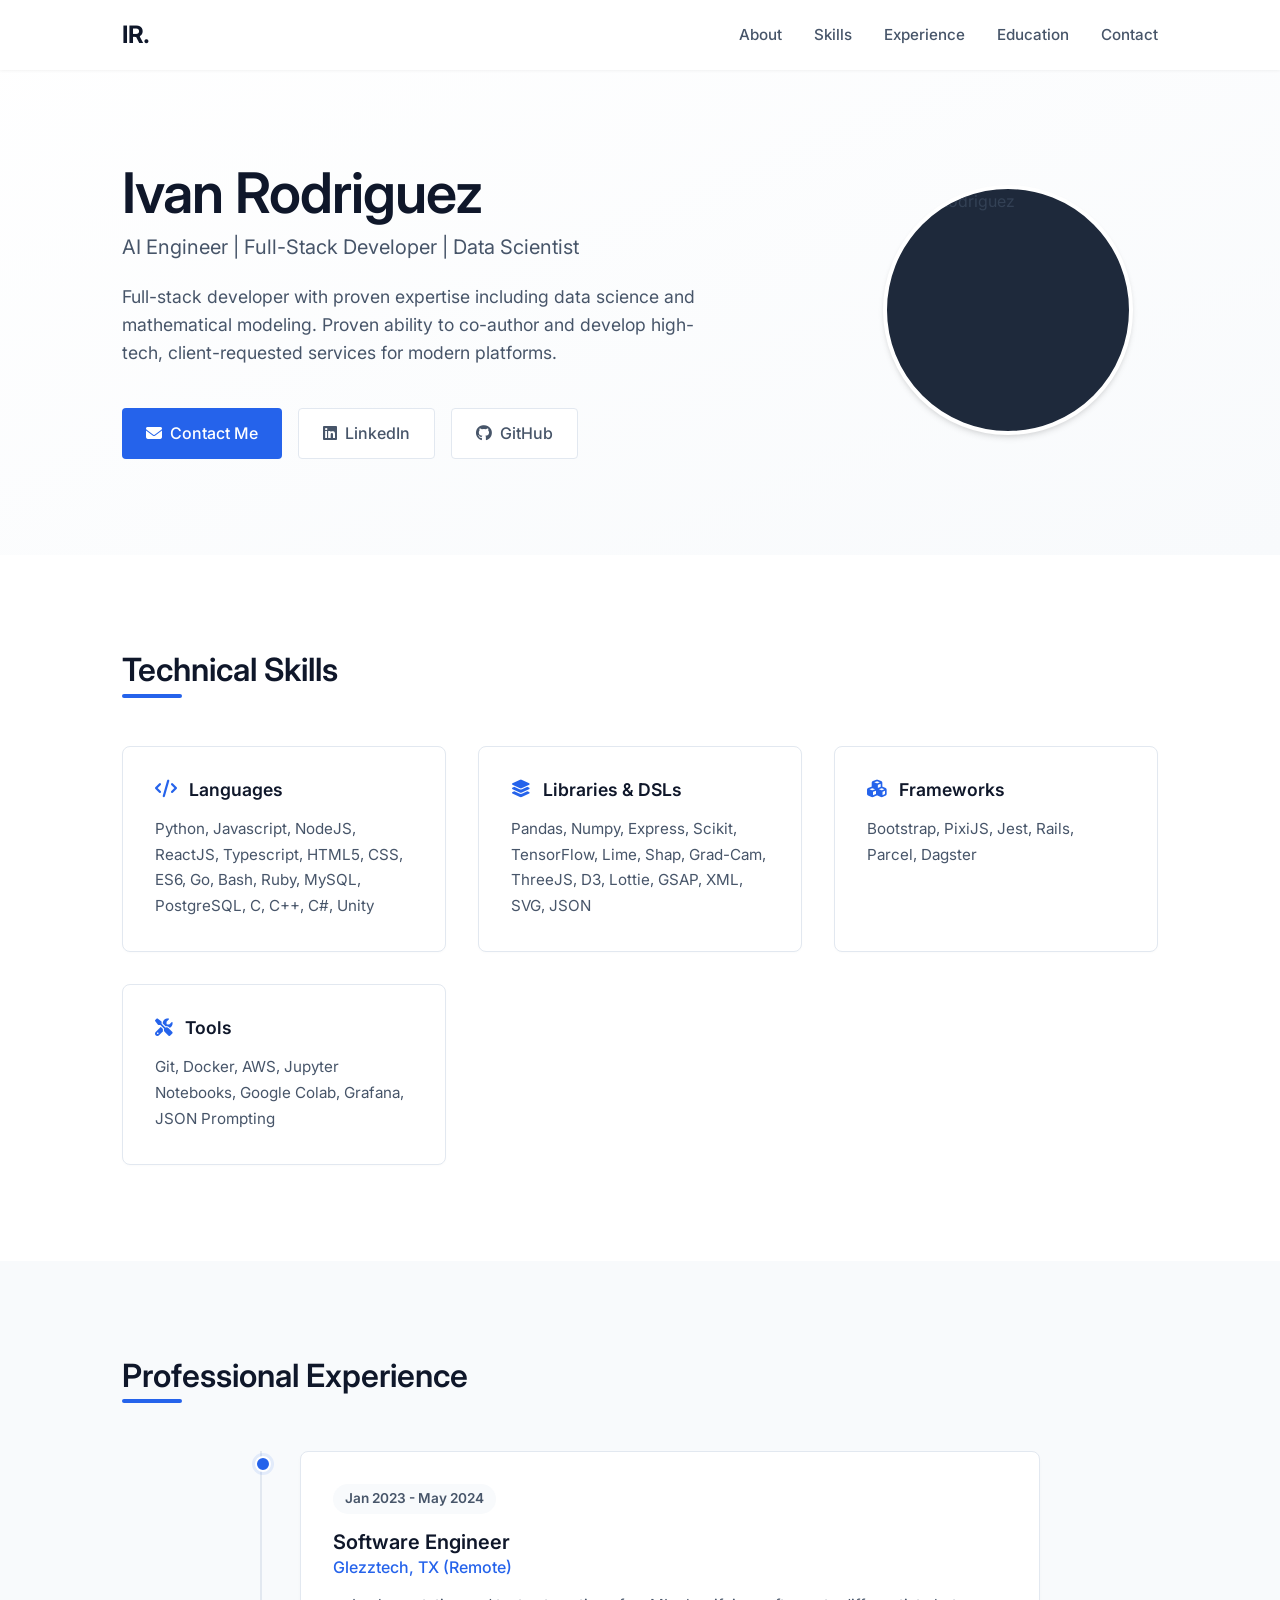
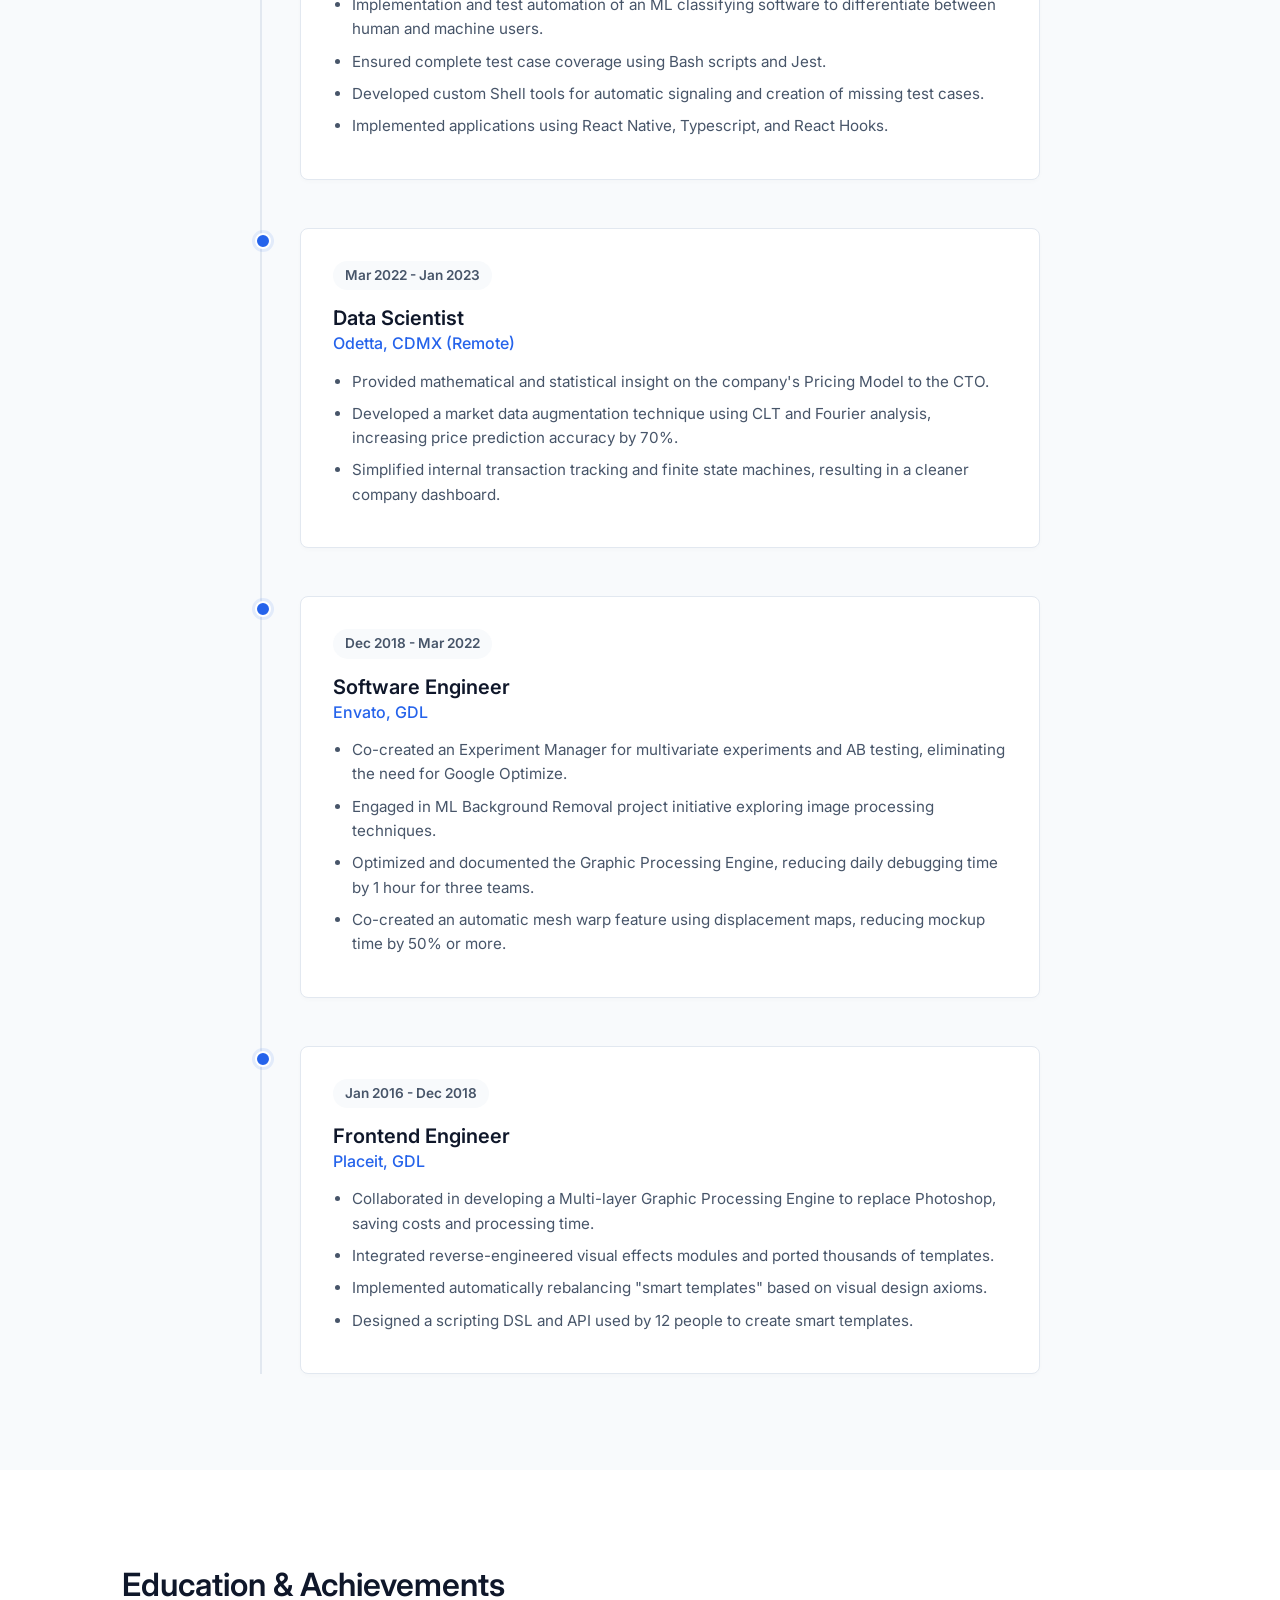
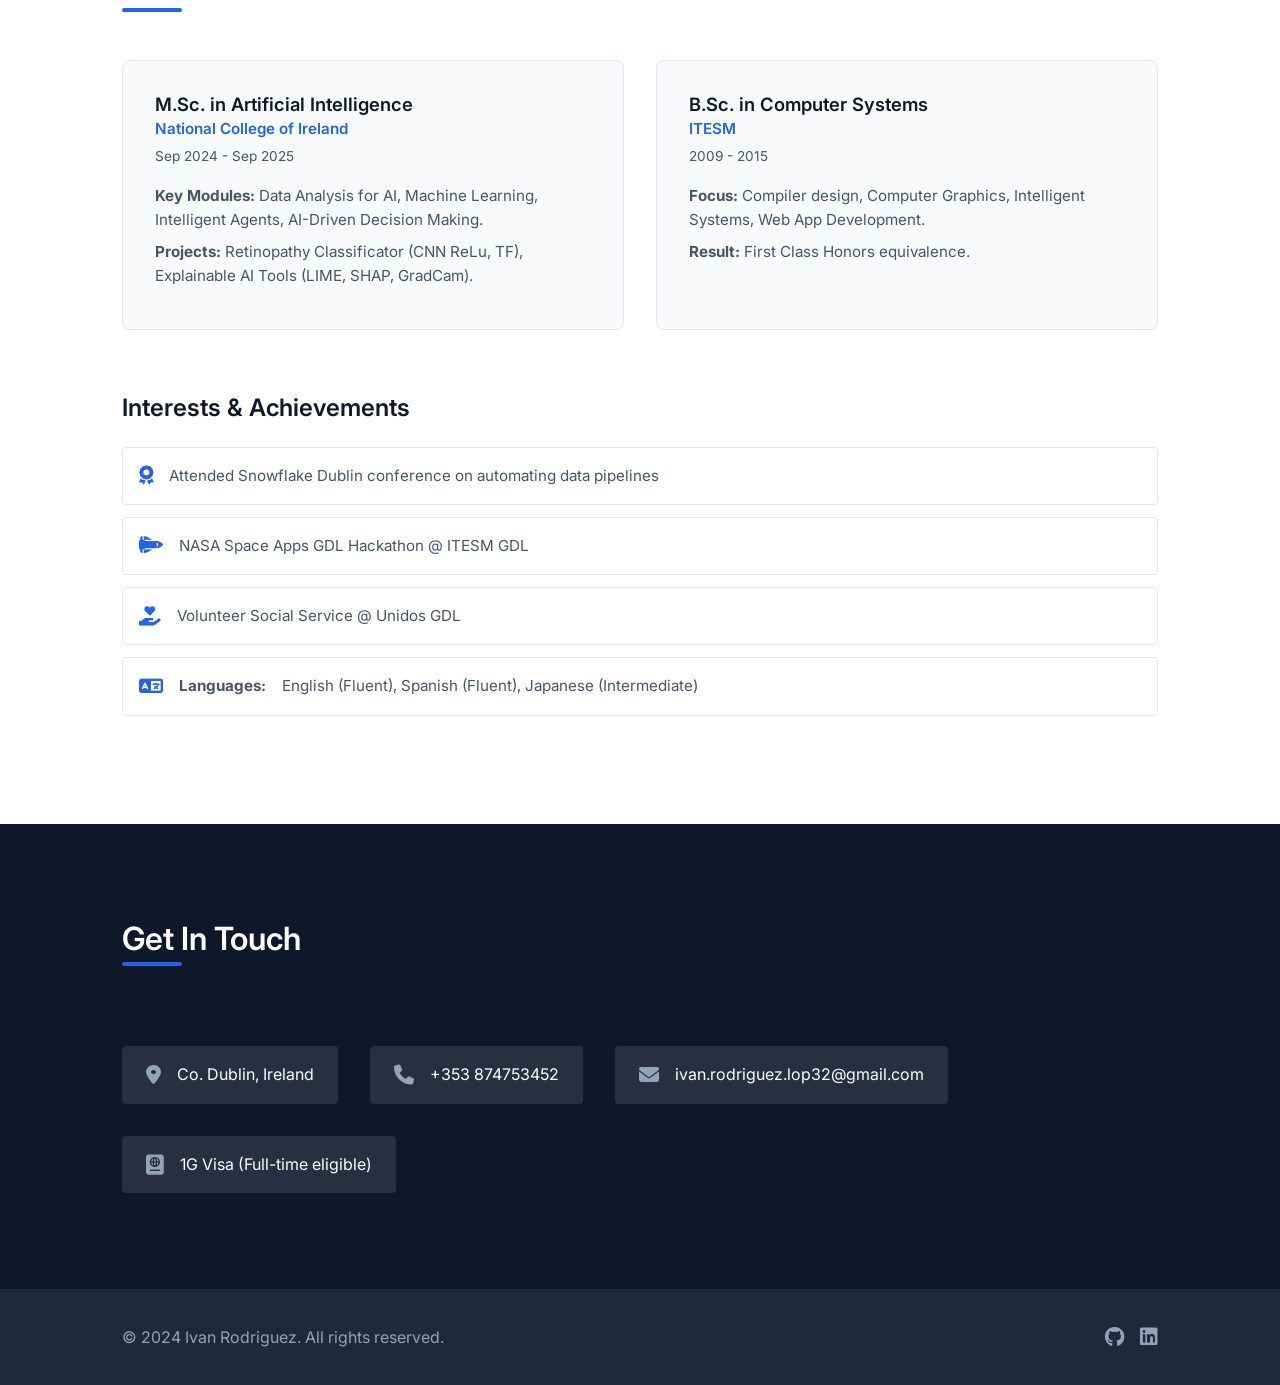
==== index.html @ 096abfd6 "Initial commit" ====
<!DOCTYPE html>
<html lang="en">
<head>
    <meta charset="UTF-8">
    <meta name="viewport" content="width=device-width, initial-scale=1.0">
    <title>Ivan Rodriguez - AI Engineer & Full-Stack Developer</title>
    <!-- Google Fonts -->
    <link rel="preconnect" href="https://fonts.googleapis.com">
    <link rel="preconnect" href="https://fonts.gstatic.com" crossorigin>
    <link href="https://fonts.googleapis.com/css2?family=Inter:wght@300;400;500;600;700&display=swap" rel="stylesheet">
    <!-- FontAwesome for Icons -->
    <link rel="stylesheet" href="https://cdnjs.cloudflare.com/ajax/libs/font-awesome/6.4.0/css/all.min.css" crossorigin="anonymous" referrerpolicy="no-referrer" />
    <link rel="stylesheet" href="styles.css">
</head>
<body>
    <nav class="navbar">
        <div class="nav-container">
            <div class="logo">IR.</div>
            <ul class="nav-links">
                <li><a href="#about">About</a></li>
                <li><a href="#skills">Skills</a></li>
                <li><a href="#experience">Experience</a></li>
                <li><a href="#education">Education</a></li>
                <li><a href="#contact">Contact</a></li>
            </ul>
        </div>
    </nav>

    <header class="hero-section" id="about">
        <div class="hero-content fade-in">
            <div class="hero-text">
                <h1>Ivan Rodriguez</h1>
                <h2 class="subtitle">AI Engineer | Full-Stack Developer | Data Scientist</h2>
                <p class="profile-summary">
                    Full-stack developer with proven expertise including data science and mathematical modeling. Proven ability to co-author and develop high-tech, client-requested services for modern platforms.
                </p>
                <div class="contact-links">
                    <a href="mailto:ivan.rodriguez.lop32@gmail.com" class="btn primary-btn"><i class="fa-solid fa-envelope"></i> Contact Me</a>
                    <a href="https://www.linkedin.com/in/ivan-rodriguez-f0f8ff" target="_blank" class="btn secondary-btn"><i class="fa-brands fa-linkedin"></i> LinkedIn</a>
                    <a href="https://github.com/ivan-i1" target="_blank" class="btn secondary-btn"><i class="fa-brands fa-github"></i> GitHub</a>
                </div>
            </div>
            <div class="hero-image-container">
                <img src="IvanBlankBG.png" alt="Ivan Rodriguez" class="headshot">
            </div>
        </div>
    </header>

    <main>
        <section id="skills" class="section">
            <div class="section-container fade-in">
                <h2 class="section-title">Technical Skills</h2>
                <div class="skills-grid">
                    <div class="skill-card">
                        <h3><i class="fa-solid fa-code"></i> Languages</h3>
                        <p>Python, Javascript, NodeJS, ReactJS, Typescript, HTML5, CSS, ES6, Go, Bash, Ruby, MySQL, PostgreSQL, C, C++, C#, Unity</p>
                    </div>
                    <div class="skill-card">
                        <h3><i class="fa-solid fa-layer-group"></i> Libraries & DSLs</h3>
                        <p>Pandas, Numpy, Express, Scikit, TensorFlow, Lime, Shap, Grad-Cam, ThreeJS, D3, Lottie, GSAP, XML, SVG, JSON</p>
                    </div>
                    <div class="skill-card">
                        <h3><i class="fa-solid fa-cubes"></i> Frameworks</h3>
                        <p>Bootstrap, PixiJS, Jest, Rails, Parcel, Dagster</p>
                    </div>
                    <div class="skill-card">
                        <h3><i class="fa-solid fa-screwdriver-wrench"></i> Tools</h3>
                        <p>Git, Docker, AWS, Jupyter Notebooks, Google Colab, Grafana, JSON Prompting</p>
                    </div>
                </div>
            </div>
        </section>

        <section id="experience" class="section bg-light">
            <div class="section-container fade-in">
                <h2 class="section-title">Professional Experience</h2>
                <div class="timeline">
                    <!-- Job 1 -->
                    <div class="timeline-item">
                        <div class="timeline-dot"></div>
                        <div class="timeline-content">
                            <span class="timeline-date">Jan 2023 - May 2024</span>
                            <h3 class="job-title">Software Engineer</h3>
                            <h4 class="company-name">Glezztech, TX (Remote)</h4>
                            <ul>
                                <li>Implementation and test automation of an ML classifying software to differentiate between human and machine users.</li>
                                <li>Ensured complete test case coverage using Bash scripts and Jest.</li>
                                <li>Developed custom Shell tools for automatic signaling and creation of missing test cases.</li>
                                <li>Implemented applications using React Native, Typescript, and React Hooks.</li>
                            </ul>
                        </div>
                    </div>
                    <!-- Job 2 -->
                    <div class="timeline-item">
                        <div class="timeline-dot"></div>
                        <div class="timeline-content">
                            <span class="timeline-date">Mar 2022 - Jan 2023</span>
                            <h3 class="job-title">Data Scientist</h3>
                            <h4 class="company-name">Odetta, CDMX (Remote)</h4>
                            <ul>
                                <li>Provided mathematical and statistical insight on the company's Pricing Model to the CTO.</li>
                                <li>Developed a market data augmentation technique using CLT and Fourier analysis, increasing price prediction accuracy by 70%.</li>
                                <li>Simplified internal transaction tracking and finite state machines, resulting in a cleaner company dashboard.</li>
                            </ul>
                        </div>
                    </div>
                    <!-- Job 3 -->
                    <div class="timeline-item">
                        <div class="timeline-dot"></div>
                        <div class="timeline-content">
                            <span class="timeline-date">Dec 2018 - Mar 2022</span>
                            <h3 class="job-title">Software Engineer</h3>
                            <h4 class="company-name">Envato, GDL</h4>
                            <ul>
                                <li>Co-created an Experiment Manager for multivariate experiments and AB testing, eliminating the need for Google Optimize.</li>
                                <li>Engaged in ML Background Removal project initiative exploring image processing techniques.</li>
                                <li>Optimized and documented the Graphic Processing Engine, reducing daily debugging time by 1 hour for three teams.</li>
                                <li>Co-created an automatic mesh warp feature using displacement maps, reducing mockup time by 50% or more.</li>
                            </ul>
                        </div>
                    </div>
                    <!-- Job 4 -->
                    <div class="timeline-item">
                        <div class="timeline-dot"></div>
                        <div class="timeline-content">
                            <span class="timeline-date">Jan 2016 - Dec 2018</span>
                            <h3 class="job-title">Frontend Engineer</h3>
                            <h4 class="company-name">Placeit, GDL</h4>
                            <ul>
                                <li>Collaborated in developing a Multi-layer Graphic Processing Engine to replace Photoshop, saving costs and processing time.</li>
                                <li>Integrated reverse-engineered visual effects modules and ported thousands of templates.</li>
                                <li>Implemented automatically rebalancing "smart templates" based on visual design axioms.</li>
                                <li>Designed a scripting DSL and API used by 12 people to create smart templates.</li>
                            </ul>
                        </div>
                    </div>
                </div>
            </div>
        </section>

        <section id="education" class="section">
            <div class="section-container fade-in">
                <h2 class="section-title">Education & Achievements</h2>
                <div class="education-grid">
                    <div class="edu-card">
                        <h3>M.Sc. in Artificial Intelligence</h3>
                        <h4>National College of Ireland</h4>
                        <span class="edu-date">Sep 2024 - Sep 2025</span>
                        <p><strong>Key Modules:</strong> Data Analysis for AI, Machine Learning, Intelligent Agents, AI-Driven Decision Making.</p>
                        <p><strong>Projects:</strong> Retinopathy Classificator (CNN ReLu, TF), Explainable AI Tools (LIME, SHAP, GradCam).</p>
                    </div>
                    <div class="edu-card">
                        <h3>B.Sc. in Computer Systems</h3>
                        <h4>ITESM</h4>
                        <span class="edu-date">2009 - 2015</span>
                        <p><strong>Focus:</strong> Compiler design, Computer Graphics, Intelligent Systems, Web App Development.</p>
                        <p><strong>Result:</strong> First Class Honors equivalence.</p>
                    </div>
                </div>
                
                <h3 class="subsection-title">Interests & Achievements</h3>
                <ul class="achievements-list">
                    <li><i class="fa-solid fa-award"></i> Attended Snowflake Dublin conference on automating data pipelines</li>
                    <li><i class="fa-solid fa-space-shuttle"></i> NASA Space Apps GDL Hackathon @ ITESM GDL</li>
                    <li><i class="fa-solid fa-hand-holding-heart"></i> Volunteer Social Service @ Unidos GDL</li>
                    <li><i class="fa-solid fa-language"></i> <strong>Languages:</strong> English (Fluent), Spanish (Fluent), Japanese (Intermediate)</li>
                </ul>
            </div>
        </section>

        <section id="contact" class="section bg-dark">
            <div class="section-container fade-in">
                <h2 class="section-title text-light">Get In Touch</h2>
                <div class="contact-info">
                    <div class="contact-item">
                        <i class="fa-solid fa-location-dot"></i>
                        <span>Co. Dublin, Ireland</span>
                    </div>
                    <div class="contact-item">
                        <i class="fa-solid fa-phone"></i>
                        <span>+353 874753452</span>
                    </div>
                    <div class="contact-item">
                        <i class="fa-solid fa-envelope"></i>
                        <a href="mailto:ivan.rodriguez.lop32@gmail.com">ivan.rodriguez.lop32@gmail.com</a>
                    </div>
                    <div class="contact-item">
                        <i class="fa-solid fa-passport"></i>
                        <span>1G Visa (Full-time eligible)</span>
                    </div>
                </div>
            </div>
        </section>
    </main>

    <footer>
        <div class="footer-container">
            <p>&copy; 2024 Ivan Rodriguez. All rights reserved.</p>
            <div class="social-links">
                <a href="https://github.com/ivan-i1" target="_blank"><i class="fa-brands fa-github"></i></a>
                <a href="https://www.linkedin.com/in/ivan-rodriguez-f0f8ff" target="_blank"><i class="fa-brands fa-linkedin"></i></a>
            </div>
        </div>
    </footer>

    <script src="script.js"></script>
</body>
</html>
---- styles.css ----
/* Base & Setup */
:root {
    --navy-blue: #0F172A;
    --navy-blue-light: #1E293B;
    --slate-gray: #475569;
    --silver-accent: #94A3B8;
    --light-bg: #F8FAFC;
    --white: #FFFFFF;
    --primary: #2563EB;
    --primary-hover: #1D4ED8;
    --text-main: #334155;
    --border: #E2E8F0;
    --shadow: 0 4px 6px -1px rgba(0, 0, 0, 0.1), 0 2px 4px -1px rgba(0, 0, 0, 0.06);
    --transition: all 0.3s ease;
}

* {
    margin: 0;
    padding: 0;
    box-sizing: border-box;
}

body {
    font-family: 'Inter', sans-serif;
    color: var(--text-main);
    background-color: var(--white);
    line-height: 1.6;
    scroll-behavior: smooth;
    overflow-x: hidden;
}

h1, h2, h3, h4, h5, h6 {
    color: var(--navy-blue);
    font-weight: 600;
    line-height: 1.2;
}

a {
    text-decoration: none;
    color: var(--primary);
    transition: var(--transition);
}

a:hover {
    color: var(--primary-hover);
}

ul {
    list-style: none;
}

/* Typography Utility */
.text-light { color: var(--light-bg); }
.bg-light { background-color: var(--light-bg); }
.bg-dark { background-color: var(--navy-blue); color: var(--white); }
.bg-dark h2 { color: var(--white); }

/* Navigation */
.navbar {
    position: fixed;
    top: 0;
    width: 100%;
    background: rgba(255, 255, 255, 0.95);
    backdrop-filter: blur(10px);
    box-shadow: 0 1px 3px rgba(0,0,0,0.05);
    z-index: 1000;
    padding: 1rem 0;
    transition: var(--transition);
}

.nav-container {
    max-width: 1100px;
    margin: 0 auto;
    display: flex;
    justify-content: space-between;
    align-items: center;
    padding: 0 2rem;
}

.logo {
    font-size: 1.5rem;
    font-weight: 700;
    color: var(--navy-blue);
    letter-spacing: -0.5px;
}

.nav-links {
    display: flex;
    gap: 2rem;
}

.nav-links a {
    color: var(--slate-gray);
    font-weight: 500;
    font-size: 0.95rem;
}

.nav-links a:hover {
    color: var(--primary);
}

/* Sections */
.section {
    padding: 6rem 0;
}

.section-container {
    max-width: 1100px;
    margin: 0 auto;
    padding: 0 2rem;
}

.section-title {
    font-size: 2rem;
    margin-bottom: 3rem;
    position: relative;
    padding-bottom: 0.5rem;
    display: inline-block;
}

.section-title::after {
    content: '';
    position: absolute;
    bottom: 0;
    left: 0;
    width: 60px;
    height: 4px;
    background-color: var(--primary);
    border-radius: 2px;
}

/* Hero Section */
.hero-section {
    padding-top: 10rem;
    padding-bottom: 6rem;
    background: linear-gradient(to right bottom, var(--white), var(--light-bg));
}

.hero-content {
    max-width: 1100px;
    margin: 0 auto;
    padding: 0 2rem;
    display: flex;
    align-items: center;
    justify-content: space-between;
    gap: 4rem;
}

.hero-text {
    flex: 1;
}

.hero-text h1 {
    font-size: 3.5rem;
    letter-spacing: -1px;
    margin-bottom: 0.5rem;
}

.subtitle {
    font-size: 1.25rem;
    color: var(--slate-gray);
    font-weight: 400;
    margin-bottom: 1.5rem;
}

.profile-summary {
    font-size: 1.1rem;
    color: var(--slate-gray);
    margin-bottom: 2.5rem;
    max-width: 600px;
}

.hero-image-container {
    flex-basis: 300px;
    display: flex;
    justify-content: center;
}

.headshot {
    width: 250px;
    height: 250px;
    object-fit: cover;
    border-radius: 50%;
    border: 4px solid var(--white);
    box-shadow: var(--shadow);
    transition: transform 0.4s ease;
    background-color: var(--navy-blue-light); /* in case image is completely transparent */
}

.headshot:hover {
    transform: scale(1.05);
}

/* Buttons */
.btn {
    display: inline-flex;
    align-items: center;
    gap: 0.5rem;
    padding: 0.75rem 1.5rem;
    border-radius: 4px;
    font-weight: 500;
    cursor: pointer;
    transition: var(--transition);
}

.primary-btn {
    background-color: var(--primary);
    color: var(--white) !important;
}

.primary-btn:hover {
    background-color: var(--primary-hover);
    transform: translateY(-2px);
    box-shadow: 0 4px 12px rgba(37, 99, 235, 0.2);
}

.secondary-btn {
    background-color: var(--white);
    color: var(--slate-gray);
    border: 1px solid var(--border);
}

.secondary-btn:hover {
    border-color: var(--primary);
    color: var(--primary);
    transform: translateY(-2px);
}

.contact-links {
    display: flex;
    gap: 1rem;
}

/* Skills Grid */
.skills-grid {
    display: grid;
    grid-template-columns: repeat(auto-fit, minmax(240px, 1fr));
    gap: 2rem;
}

.skill-card {
    background: var(--white);
    padding: 2rem;
    border-radius: 8px;
    border: 1px solid var(--border);
    box-shadow: 0 1px 3px rgba(0,0,0,0.02);
    transition: var(--transition);
}

.skill-card:hover {
    transform: translateY(-5px);
    box-shadow: var(--shadow);
    border-color: var(--silver-accent);
}

.skill-card h3 {
    margin-bottom: 1rem;
    display: flex;
    align-items: center;
    gap: 0.75rem;
    color: var(--navy-blue);
    font-size: 1.1rem;
}

.skill-card h3 i {
    color: var(--primary);
}

.skill-card p {
    font-size: 0.95rem;
    color: var(--slate-gray);
    line-height: 1.7;
}

/* Timeline / Experience */
.timeline {
    position: relative;
    max-width: 800px;
    margin: 0 auto;
}

.timeline::before {
    content: '';
    position: absolute;
    top: 0;
    bottom: 0;
    left: 20px;
    width: 2px;
    background: var(--border);
}

.timeline-item {
    position: relative;
    padding-left: 60px;
    margin-bottom: 3rem;
}

.timeline-item:last-child {
    margin-bottom: 0;
}

.timeline-dot {
    position: absolute;
    left: 15px;
    top: 5px;
    width: 12px;
    height: 12px;
    border-radius: 50%;
    background: var(--primary);
    border: 2px solid var(--white);
    box-sizing: content-box;
    box-shadow: 0 0 0 3px rgba(37, 99, 235, 0.1);
}

.timeline-content {
    background: var(--white);
    padding: 2rem;
    border-radius: 8px;
    border: 1px solid var(--border);
    box-shadow: 0 2px 4px rgba(0,0,0,0.02);
    transition: var(--transition);
}

.timeline-content:hover {
    box-shadow: var(--shadow);
    border-color: var(--silver-accent);
}

.timeline-date {
    display: inline-block;
    padding: 0.25rem 0.75rem;
    background: var(--light-bg);
    color: var(--slate-gray);
    border-radius: 20px;
    font-size: 0.85rem;
    font-weight: 600;
    margin-bottom: 1rem;
}

.job-title {
    font-size: 1.25rem;
    margin-bottom: 0.25rem;
}

.company-name {
    color: var(--primary);
    font-weight: 500;
    margin-bottom: 1rem;
    font-size: 1rem;
}

.timeline-content ul {
    list-style: disc;
    padding-left: 1.2rem;
    color: var(--slate-gray);
}

.timeline-content li {
    margin-bottom: 0.5rem;
    font-size: 0.95rem;
}

/* Education */
.education-grid {
    display: grid;
    grid-template-columns: repeat(auto-fit, minmax(300px, 1fr));
    gap: 2rem;
    margin-bottom: 4rem;
}

.edu-card {
    background: var(--light-bg);
    padding: 2rem;
    border-radius: 8px;
    border: 1px solid var(--border);
    transition: var(--transition);
}

.edu-card:hover {
    background: var(--white);
    box-shadow: var(--shadow);
}

.edu-card h3 {
    font-size: 1.15rem;
    margin-bottom: 0.25rem;
}

.edu-card h4 {
    color: var(--primary);
    font-size: 0.95rem;
    margin-bottom: 0.5rem;
}

.edu-date {
    display: block;
    color: var(--slate-gray);
    font-size: 0.85rem;
    margin-bottom: 1rem;
}

.edu-card p {
    font-size: 0.95rem;
    color: var(--slate-gray);
    margin-bottom: 0.5rem;
}

.subsection-title {
    font-size: 1.5rem;
    margin-bottom: 1.5rem;
}

.achievements-list li {
    padding: 1rem;
    background: var(--white);
    border: 1px solid var(--border);
    border-radius: 4px;
    margin-bottom: 0.75rem;
    display: flex;
    align-items: center;
    gap: 1rem;
    color: var(--slate-gray);
    font-size: 0.95rem;
    transition: var(--transition);
}

.achievements-list li i {
    color: var(--primary);
    font-size: 1.2rem;
}

.achievements-list li:hover {
    transform: translateX(5px);
    border-color: var(--silver-accent);
}

/* Contact Section */
.contact-info {
    display: flex;
    flex-wrap: wrap;
    gap: 2rem;
    margin-top: 2rem;
}

.contact-item {
    display: flex;
    align-items: center;
    gap: 1rem;
    background: rgba(255, 255, 255, 0.1);
    padding: 1rem 1.5rem;
    border-radius: 4px;
    font-size: 1rem;
}

.contact-item i {
    color: var(--silver-accent);
    font-size: 1.25rem;
}

.contact-item a {
    color: var(--white);
}

.contact-item a:hover {
    text-decoration: underline;
}

/* Footer */
footer {
    background: var(--navy-blue-light);
    color: var(--silver-accent);
    padding: 2rem 0;
    text-align: center;
}

.footer-container {
    max-width: 1100px;
    margin: 0 auto;
    display: flex;
    justify-content: space-between;
    align-items: center;
    padding: 0 2rem;
}

.social-links {
    display: flex;
    gap: 1rem;
}

.social-links a {
    color: var(--silver-accent);
    font-size: 1.25rem;
}

.social-links a:hover {
    color: var(--white);
}

/* Animations */
.fade-in {
    opacity: 0;
    transform: translateY(20px);
    transition: opacity 0.8s ease, transform 0.8s ease;
}

.fade-in.visible {
    opacity: 1;
    transform: translateY(0);
}

/* Responsive */
@media (max-width: 768px) {
    .hero-content {
        flex-direction: column-reverse;
        text-align: center;
    }
    
    .contact-links {
        justify-content: center;
        flex-wrap: wrap;
    }
    
    .nav-links {
        display: none; /* simple mobile pattern without JS menu for now */
    }
    
    .hero-text h1 {
        font-size: 2.5rem;
    }
    
    .timeline::before {
        left: 0;
    }
    
    .timeline-dot {
        left: -6px;
    }
    
    .timeline-item {
        padding-left: 20px;
    }
    
    .footer-container {
        flex-direction: column;
        gap: 1rem;
    }
}
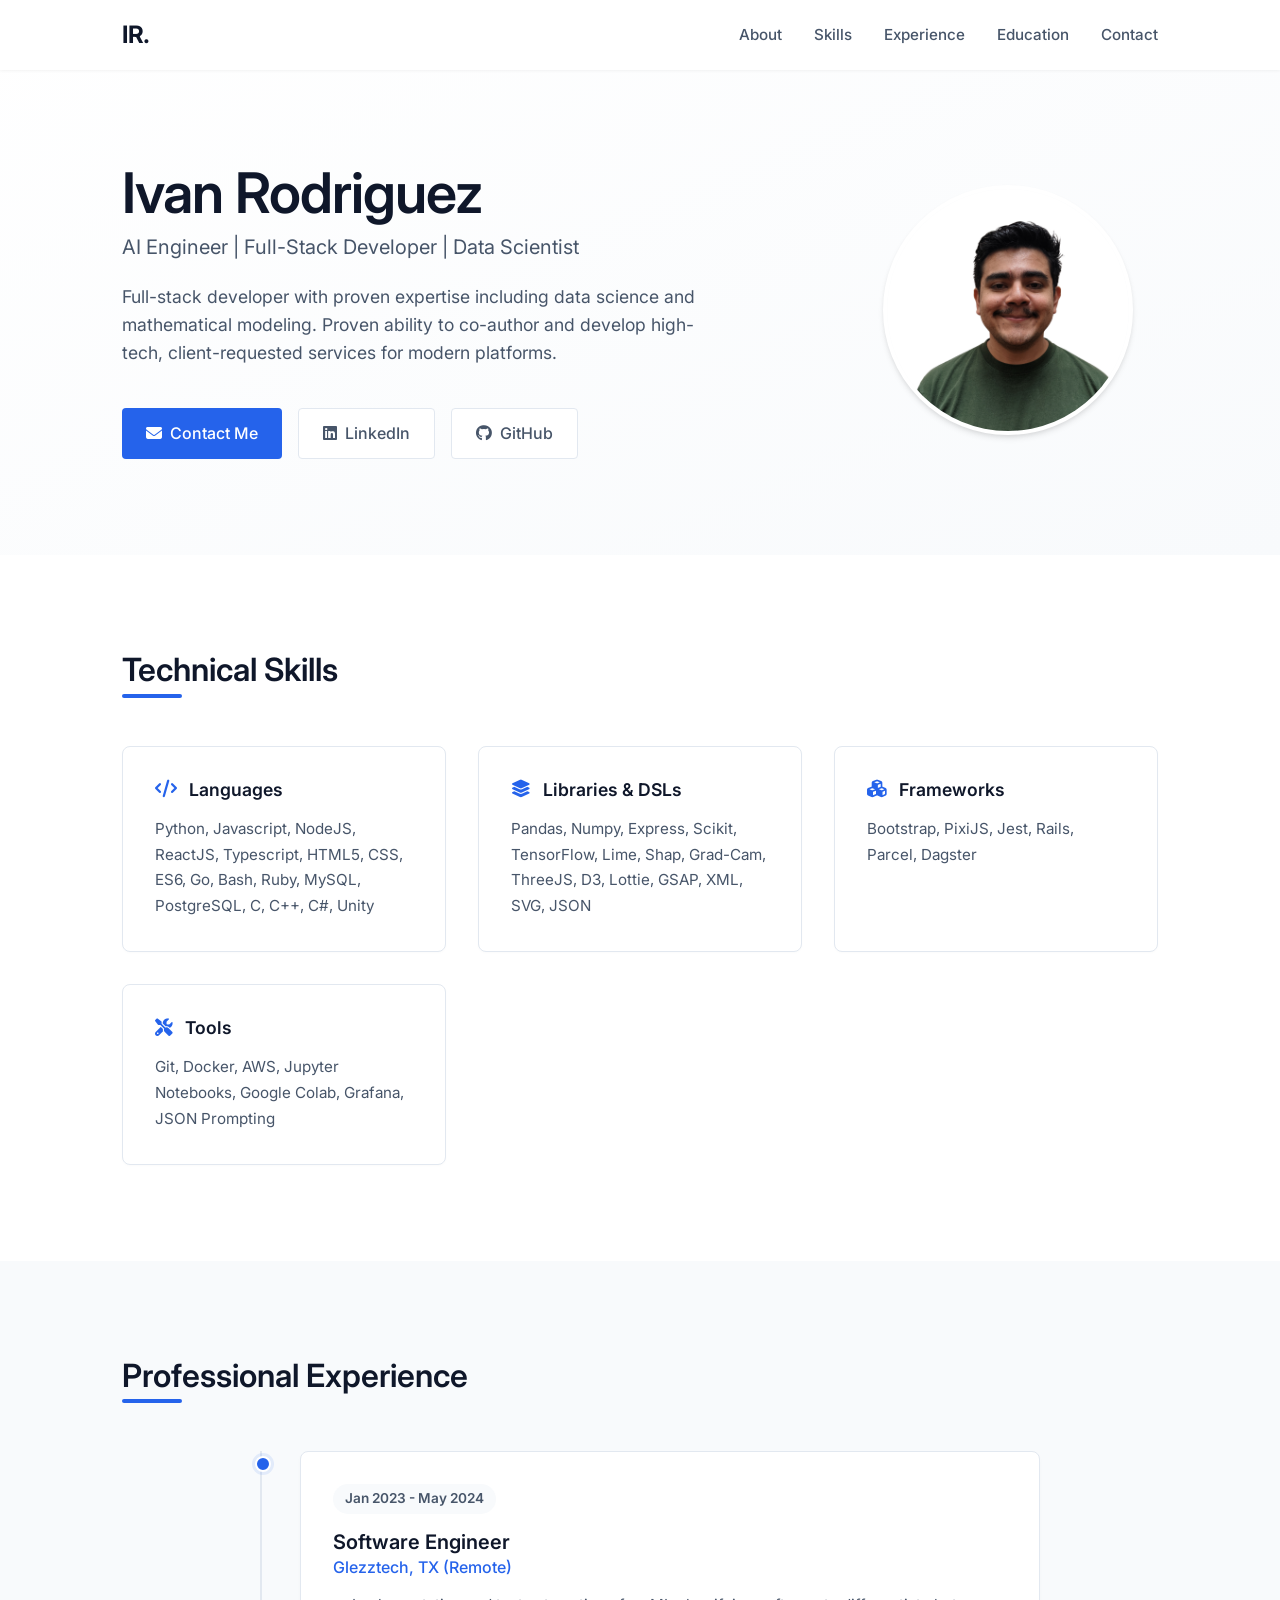
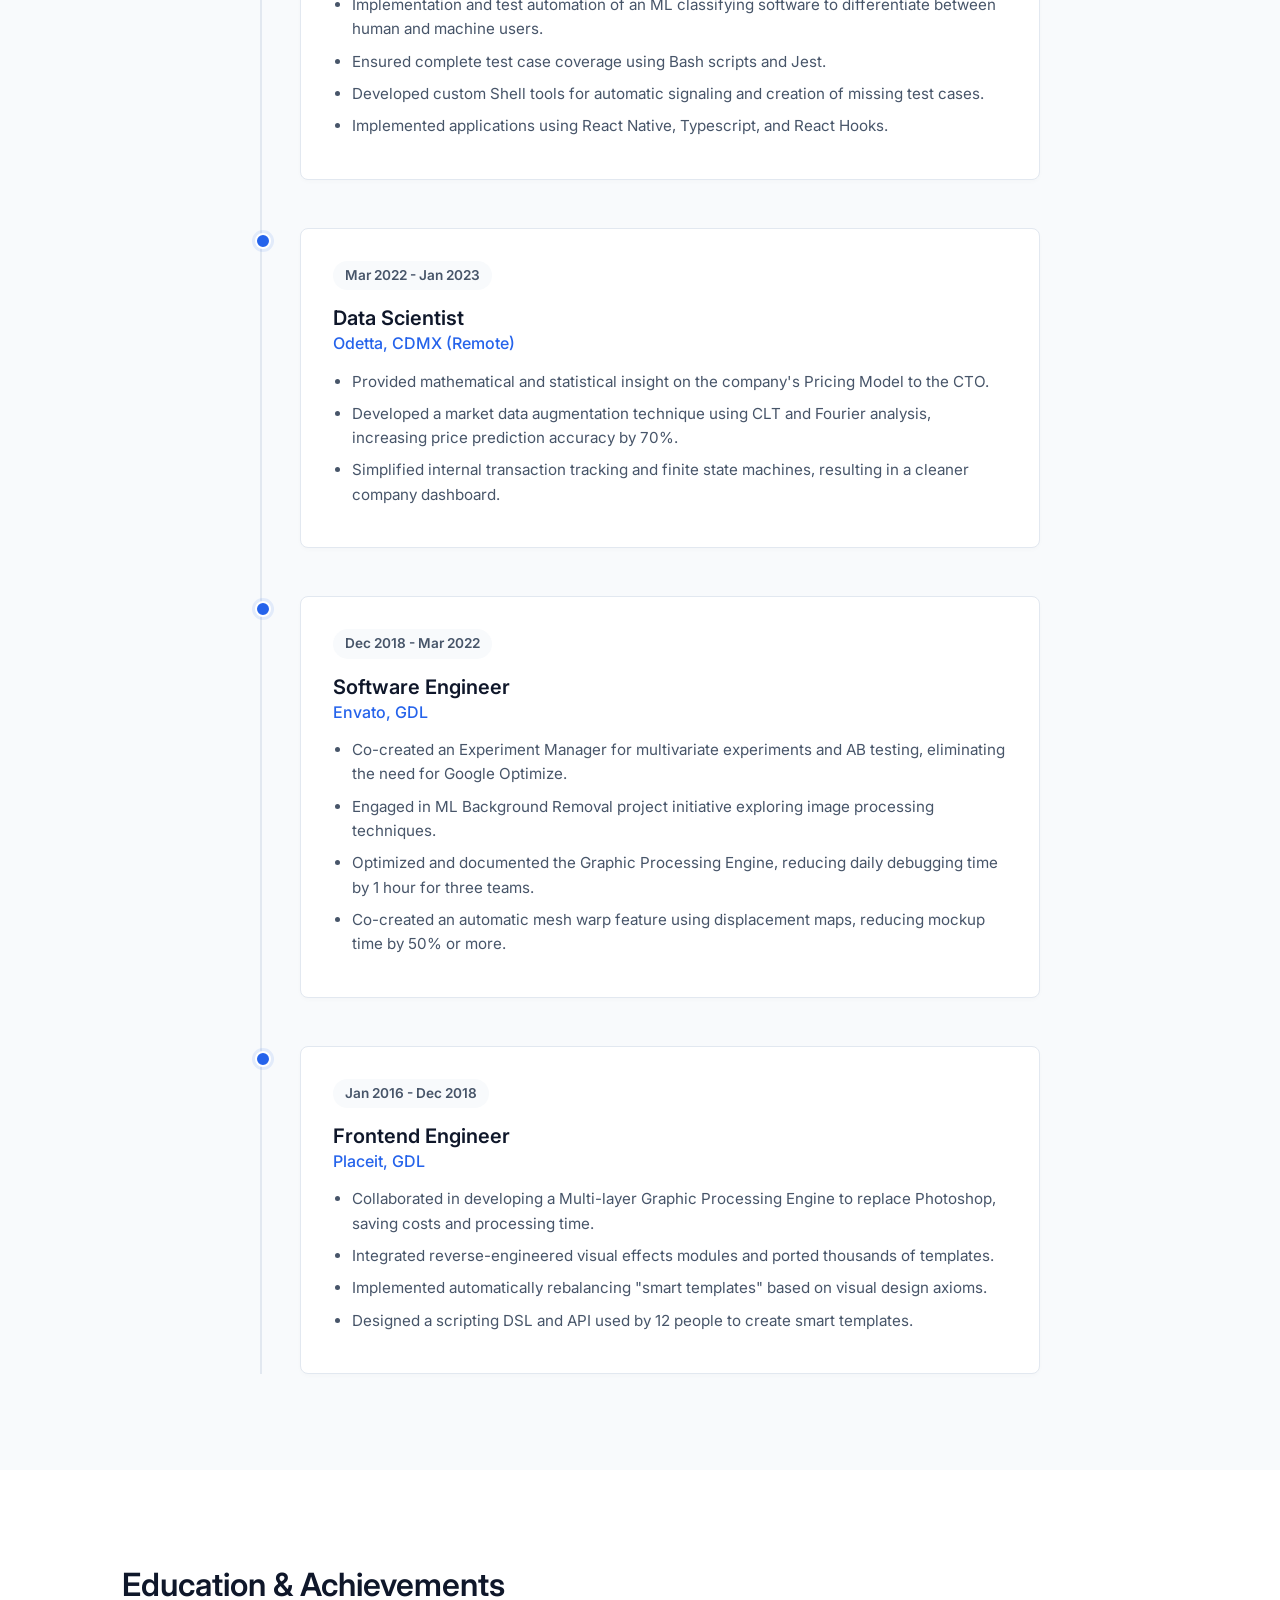
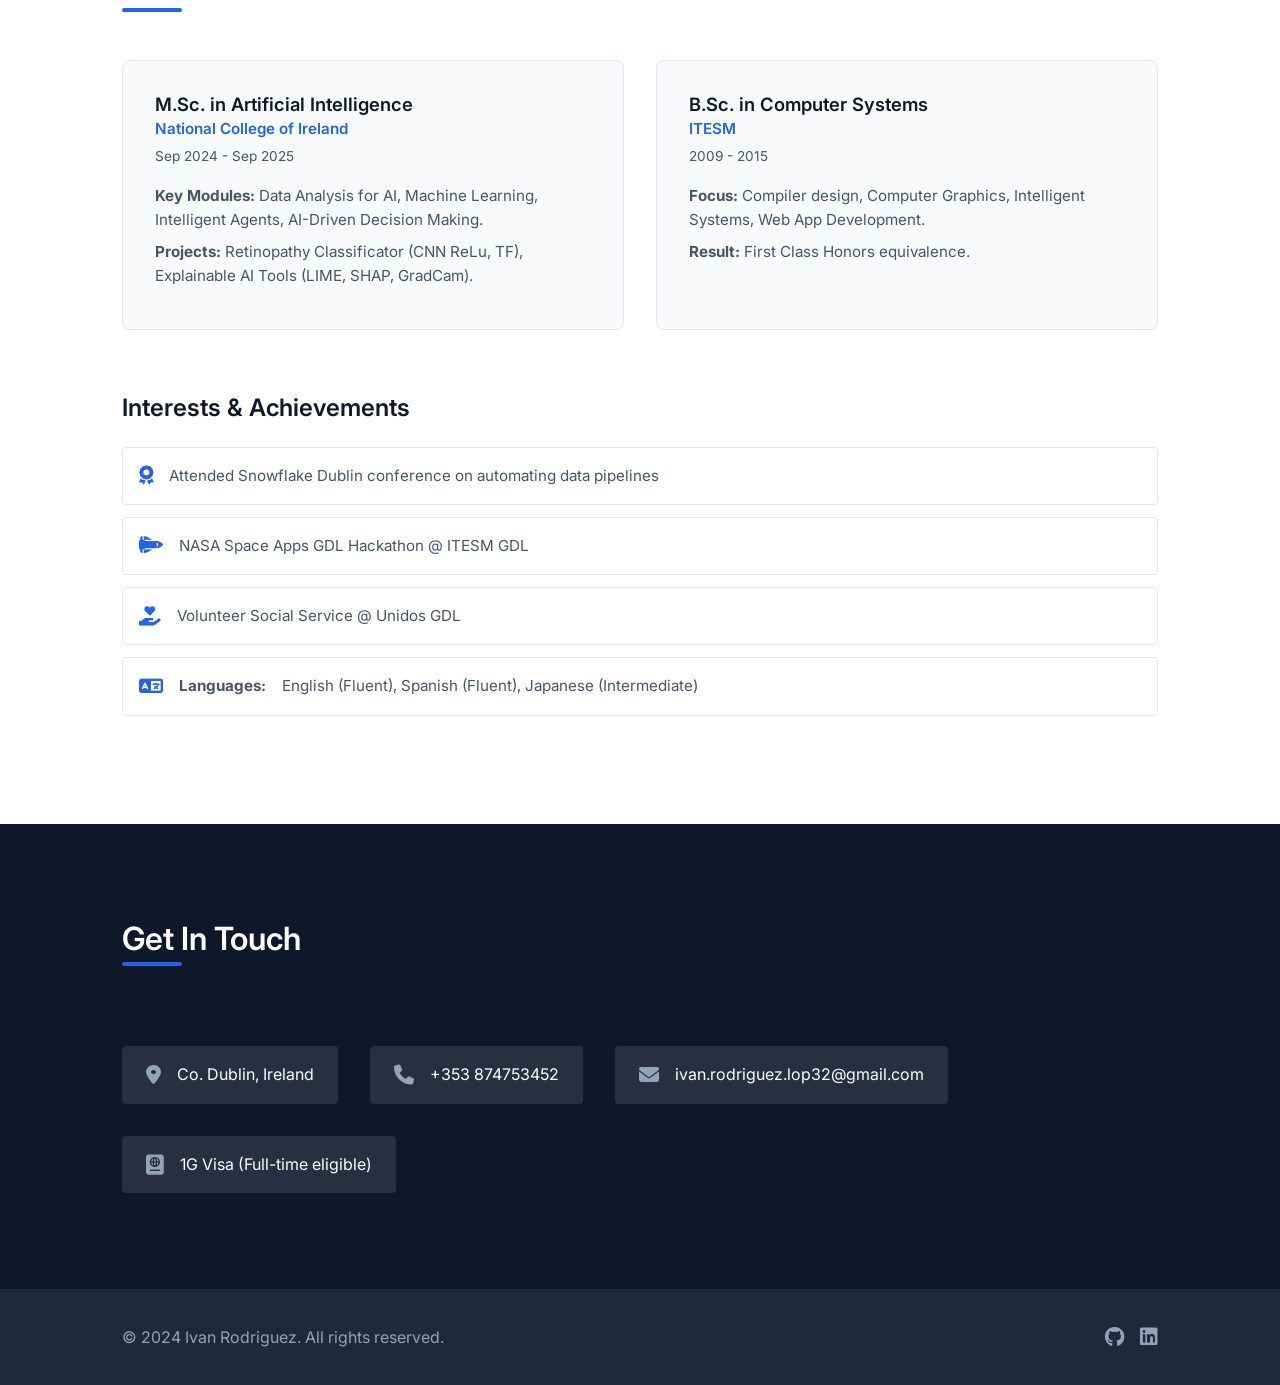
==== commit 7428d919: "Fix image" ====
--- a/index.html
+++ b/index.html
@@ -1,5 +1,6 @@
 <!DOCTYPE html>
 <html lang="en">
+
 <head>
     <meta charset="UTF-8">
     <meta name="viewport" content="width=device-width, initial-scale=1.0">
@@ -9,9 +10,11 @@
     <link rel="preconnect" href="https://fonts.gstatic.com" crossorigin>
     <link href="https://fonts.googleapis.com/css2?family=Inter:wght@300;400;500;600;700&display=swap" rel="stylesheet">
     <!-- FontAwesome for Icons -->
-    <link rel="stylesheet" href="https://cdnjs.cloudflare.com/ajax/libs/font-awesome/6.4.0/css/all.min.css" crossorigin="anonymous" referrerpolicy="no-referrer" />
+    <link rel="stylesheet" href="https://cdnjs.cloudflare.com/ajax/libs/font-awesome/6.4.0/css/all.min.css"
+        crossorigin="anonymous" referrerpolicy="no-referrer" />
     <link rel="stylesheet" href="styles.css">
 </head>
+
 <body>
     <nav class="navbar">
         <div class="nav-container">
@@ -32,16 +35,20 @@
                 <h1>Ivan Rodriguez</h1>
                 <h2 class="subtitle">AI Engineer | Full-Stack Developer | Data Scientist</h2>
                 <p class="profile-summary">
-                    Full-stack developer with proven expertise including data science and mathematical modeling. Proven ability to co-author and develop high-tech, client-requested services for modern platforms.
+                    Full-stack developer with proven expertise including data science and mathematical modeling. Proven
+                    ability to co-author and develop high-tech, client-requested services for modern platforms.
                 </p>
                 <div class="contact-links">
-                    <a href="mailto:ivan.rodriguez.lop32@gmail.com" class="btn primary-btn"><i class="fa-solid fa-envelope"></i> Contact Me</a>
-                    <a href="https://www.linkedin.com/in/ivan-rodriguez-f0f8ff" target="_blank" class="btn secondary-btn"><i class="fa-brands fa-linkedin"></i> LinkedIn</a>
-                    <a href="https://github.com/ivan-i1" target="_blank" class="btn secondary-btn"><i class="fa-brands fa-github"></i> GitHub</a>
+                    <a href="mailto:ivan.rodriguez.lop32@gmail.com" class="btn primary-btn"><i
+                            class="fa-solid fa-envelope"></i> Contact Me</a>
+                    <a href="https://www.linkedin.com/in/ivan-rodriguez-f0f8ff" target="_blank"
+                        class="btn secondary-btn"><i class="fa-brands fa-linkedin"></i> LinkedIn</a>
+                    <a href="https://github.com/ivan-i1" target="_blank" class="btn secondary-btn"><i
+                            class="fa-brands fa-github"></i> GitHub</a>
                 </div>
             </div>
             <div class="hero-image-container">
-                <img src="IvanBlankBG.png" alt="Ivan Rodriguez" class="headshot">
+                <img src="assets/IvanBlankBG.png" alt="Ivan Rodriguez" class="headshot">
             </div>
         </div>
     </header>
@@ -53,11 +60,13 @@
                 <div class="skills-grid">
                     <div class="skill-card">
                         <h3><i class="fa-solid fa-code"></i> Languages</h3>
-                        <p>Python, Javascript, NodeJS, ReactJS, Typescript, HTML5, CSS, ES6, Go, Bash, Ruby, MySQL, PostgreSQL, C, C++, C#, Unity</p>
+                        <p>Python, Javascript, NodeJS, ReactJS, Typescript, HTML5, CSS, ES6, Go, Bash, Ruby, MySQL,
+                            PostgreSQL, C, C++, C#, Unity</p>
                     </div>
                     <div class="skill-card">
                         <h3><i class="fa-solid fa-layer-group"></i> Libraries & DSLs</h3>
-                        <p>Pandas, Numpy, Express, Scikit, TensorFlow, Lime, Shap, Grad-Cam, ThreeJS, D3, Lottie, GSAP, XML, SVG, JSON</p>
+                        <p>Pandas, Numpy, Express, Scikit, TensorFlow, Lime, Shap, Grad-Cam, ThreeJS, D3, Lottie, GSAP,
+                            XML, SVG, JSON</p>
                     </div>
                     <div class="skill-card">
                         <h3><i class="fa-solid fa-cubes"></i> Frameworks</h3>
@@ -83,9 +92,11 @@
                             <h3 class="job-title">Software Engineer</h3>
                             <h4 class="company-name">Glezztech, TX (Remote)</h4>
                             <ul>
-                                <li>Implementation and test automation of an ML classifying software to differentiate between human and machine users.</li>
+                                <li>Implementation and test automation of an ML classifying software to differentiate
+                                    between human and machine users.</li>
                                 <li>Ensured complete test case coverage using Bash scripts and Jest.</li>
-                                <li>Developed custom Shell tools for automatic signaling and creation of missing test cases.</li>
+                                <li>Developed custom Shell tools for automatic signaling and creation of missing test
+                                    cases.</li>
                                 <li>Implemented applications using React Native, Typescript, and React Hooks.</li>
                             </ul>
                         </div>
@@ -98,9 +109,12 @@
                             <h3 class="job-title">Data Scientist</h3>
                             <h4 class="company-name">Odetta, CDMX (Remote)</h4>
                             <ul>
-                                <li>Provided mathematical and statistical insight on the company's Pricing Model to the CTO.</li>
-                                <li>Developed a market data augmentation technique using CLT and Fourier analysis, increasing price prediction accuracy by 70%.</li>
-                                <li>Simplified internal transaction tracking and finite state machines, resulting in a cleaner company dashboard.</li>
+                                <li>Provided mathematical and statistical insight on the company's Pricing Model to the
+                                    CTO.</li>
+                                <li>Developed a market data augmentation technique using CLT and Fourier analysis,
+                                    increasing price prediction accuracy by 70%.</li>
+                                <li>Simplified internal transaction tracking and finite state machines, resulting in a
+                                    cleaner company dashboard.</li>
                             </ul>
                         </div>
                     </div>
@@ -112,10 +126,14 @@
                             <h3 class="job-title">Software Engineer</h3>
                             <h4 class="company-name">Envato, GDL</h4>
                             <ul>
-                                <li>Co-created an Experiment Manager for multivariate experiments and AB testing, eliminating the need for Google Optimize.</li>
-                                <li>Engaged in ML Background Removal project initiative exploring image processing techniques.</li>
-                                <li>Optimized and documented the Graphic Processing Engine, reducing daily debugging time by 1 hour for three teams.</li>
-                                <li>Co-created an automatic mesh warp feature using displacement maps, reducing mockup time by 50% or more.</li>
+                                <li>Co-created an Experiment Manager for multivariate experiments and AB testing,
+                                    eliminating the need for Google Optimize.</li>
+                                <li>Engaged in ML Background Removal project initiative exploring image processing
+                                    techniques.</li>
+                                <li>Optimized and documented the Graphic Processing Engine, reducing daily debugging
+                                    time by 1 hour for three teams.</li>
+                                <li>Co-created an automatic mesh warp feature using displacement maps, reducing mockup
+                                    time by 50% or more.</li>
                             </ul>
                         </div>
                     </div>
@@ -127,9 +145,12 @@
                             <h3 class="job-title">Frontend Engineer</h3>
                             <h4 class="company-name">Placeit, GDL</h4>
                             <ul>
-                                <li>Collaborated in developing a Multi-layer Graphic Processing Engine to replace Photoshop, saving costs and processing time.</li>
-                                <li>Integrated reverse-engineered visual effects modules and ported thousands of templates.</li>
-                                <li>Implemented automatically rebalancing "smart templates" based on visual design axioms.</li>
+                                <li>Collaborated in developing a Multi-layer Graphic Processing Engine to replace
+                                    Photoshop, saving costs and processing time.</li>
+                                <li>Integrated reverse-engineered visual effects modules and ported thousands of
+                                    templates.</li>
+                                <li>Implemented automatically rebalancing "smart templates" based on visual design
+                                    axioms.</li>
                                 <li>Designed a scripting DSL and API used by 12 people to create smart templates.</li>
                             </ul>
                         </div>
@@ -146,24 +167,29 @@
                         <h3>M.Sc. in Artificial Intelligence</h3>
                         <h4>National College of Ireland</h4>
                         <span class="edu-date">Sep 2024 - Sep 2025</span>
-                        <p><strong>Key Modules:</strong> Data Analysis for AI, Machine Learning, Intelligent Agents, AI-Driven Decision Making.</p>
-                        <p><strong>Projects:</strong> Retinopathy Classificator (CNN ReLu, TF), Explainable AI Tools (LIME, SHAP, GradCam).</p>
+                        <p><strong>Key Modules:</strong> Data Analysis for AI, Machine Learning, Intelligent Agents,
+                            AI-Driven Decision Making.</p>
+                        <p><strong>Projects:</strong> Retinopathy Classificator (CNN ReLu, TF), Explainable AI Tools
+                            (LIME, SHAP, GradCam).</p>
                     </div>
                     <div class="edu-card">
                         <h3>B.Sc. in Computer Systems</h3>
                         <h4>ITESM</h4>
                         <span class="edu-date">2009 - 2015</span>
-                        <p><strong>Focus:</strong> Compiler design, Computer Graphics, Intelligent Systems, Web App Development.</p>
+                        <p><strong>Focus:</strong> Compiler design, Computer Graphics, Intelligent Systems, Web App
+                            Development.</p>
                         <p><strong>Result:</strong> First Class Honors equivalence.</p>
                     </div>
                 </div>
-                
+
                 <h3 class="subsection-title">Interests & Achievements</h3>
                 <ul class="achievements-list">
-                    <li><i class="fa-solid fa-award"></i> Attended Snowflake Dublin conference on automating data pipelines</li>
+                    <li><i class="fa-solid fa-award"></i> Attended Snowflake Dublin conference on automating data
+                        pipelines</li>
                     <li><i class="fa-solid fa-space-shuttle"></i> NASA Space Apps GDL Hackathon @ ITESM GDL</li>
                     <li><i class="fa-solid fa-hand-holding-heart"></i> Volunteer Social Service @ Unidos GDL</li>
-                    <li><i class="fa-solid fa-language"></i> <strong>Languages:</strong> English (Fluent), Spanish (Fluent), Japanese (Intermediate)</li>
+                    <li><i class="fa-solid fa-language"></i> <strong>Languages:</strong> English (Fluent), Spanish
+                        (Fluent), Japanese (Intermediate)</li>
                 </ul>
             </div>
         </section>
@@ -198,11 +224,13 @@
             <p>&copy; 2024 Ivan Rodriguez. All rights reserved.</p>
             <div class="social-links">
                 <a href="https://github.com/ivan-i1" target="_blank"><i class="fa-brands fa-github"></i></a>
-                <a href="https://www.linkedin.com/in/ivan-rodriguez-f0f8ff" target="_blank"><i class="fa-brands fa-linkedin"></i></a>
+                <a href="https://www.linkedin.com/in/ivan-rodriguez-f0f8ff" target="_blank"><i
+                        class="fa-brands fa-linkedin"></i></a>
             </div>
         </div>
     </footer>
 
     <script src="script.js"></script>
 </body>
-</html>
+
+</html>
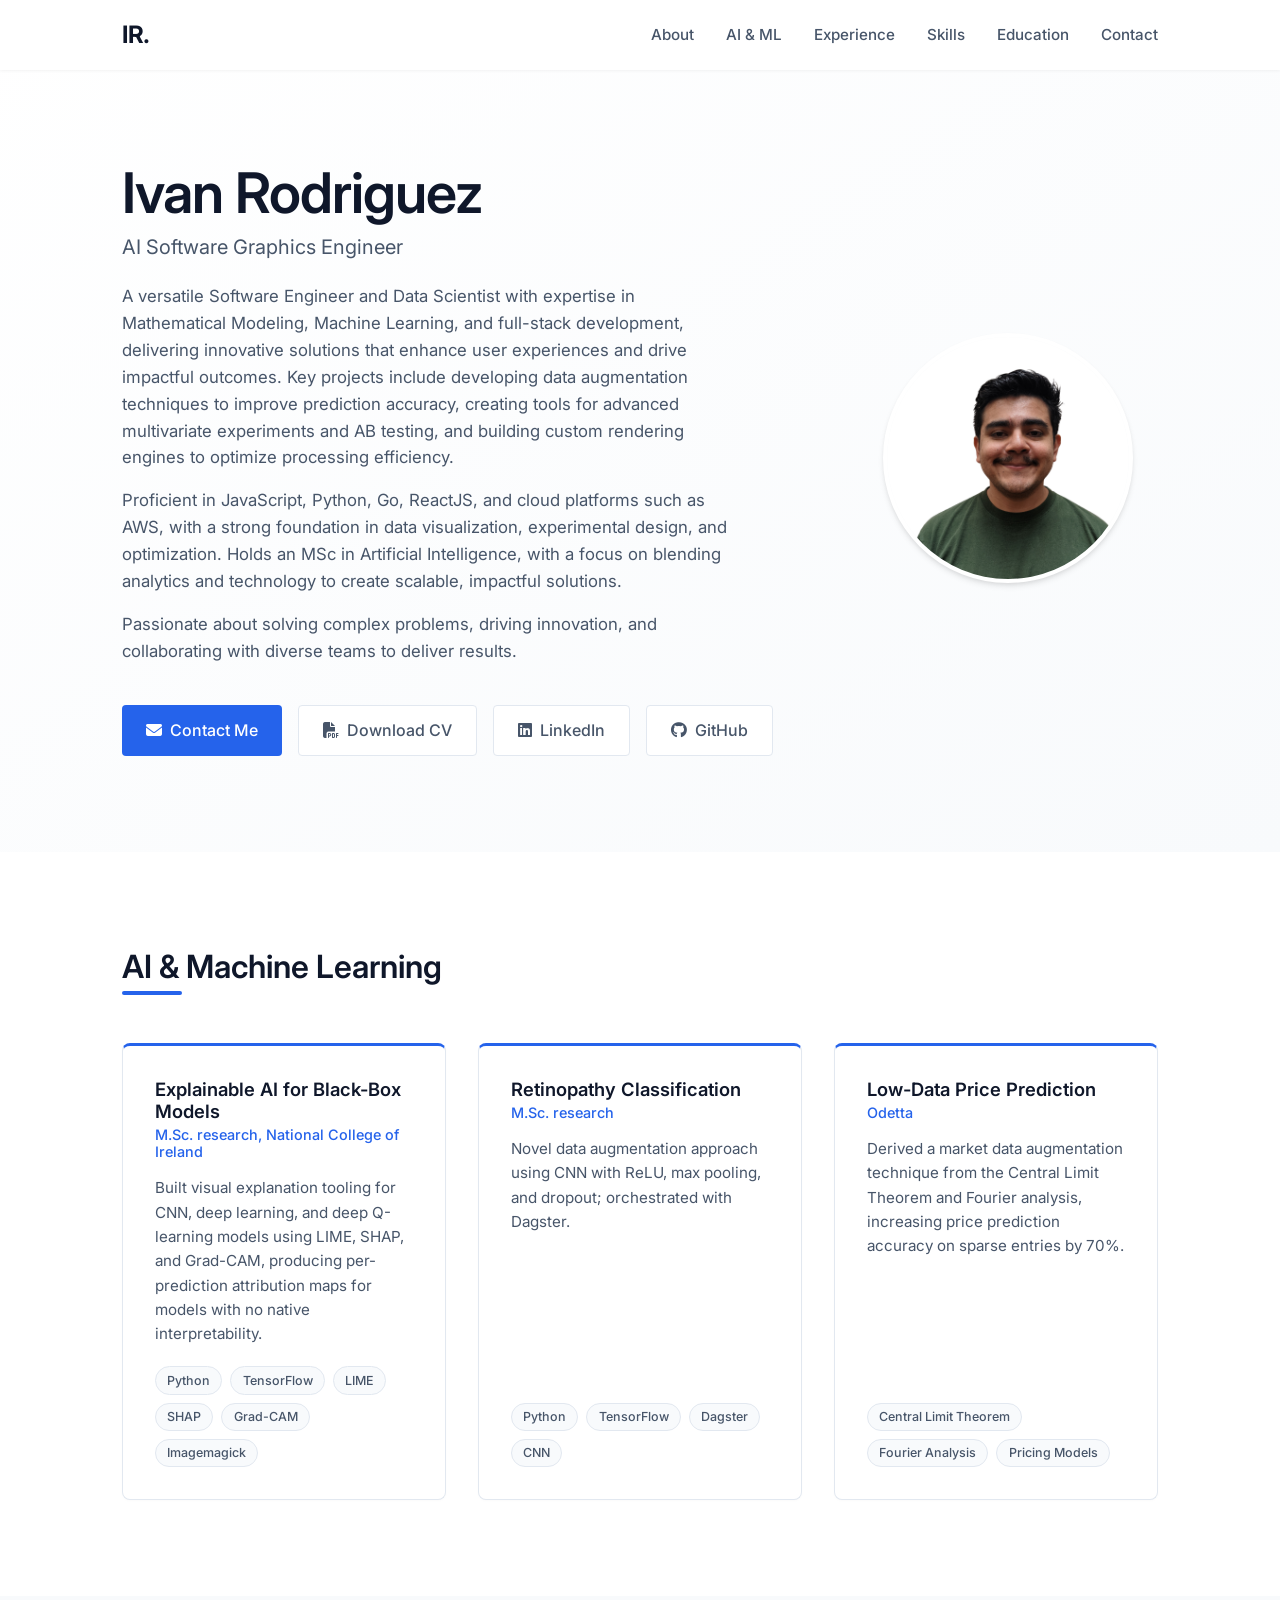
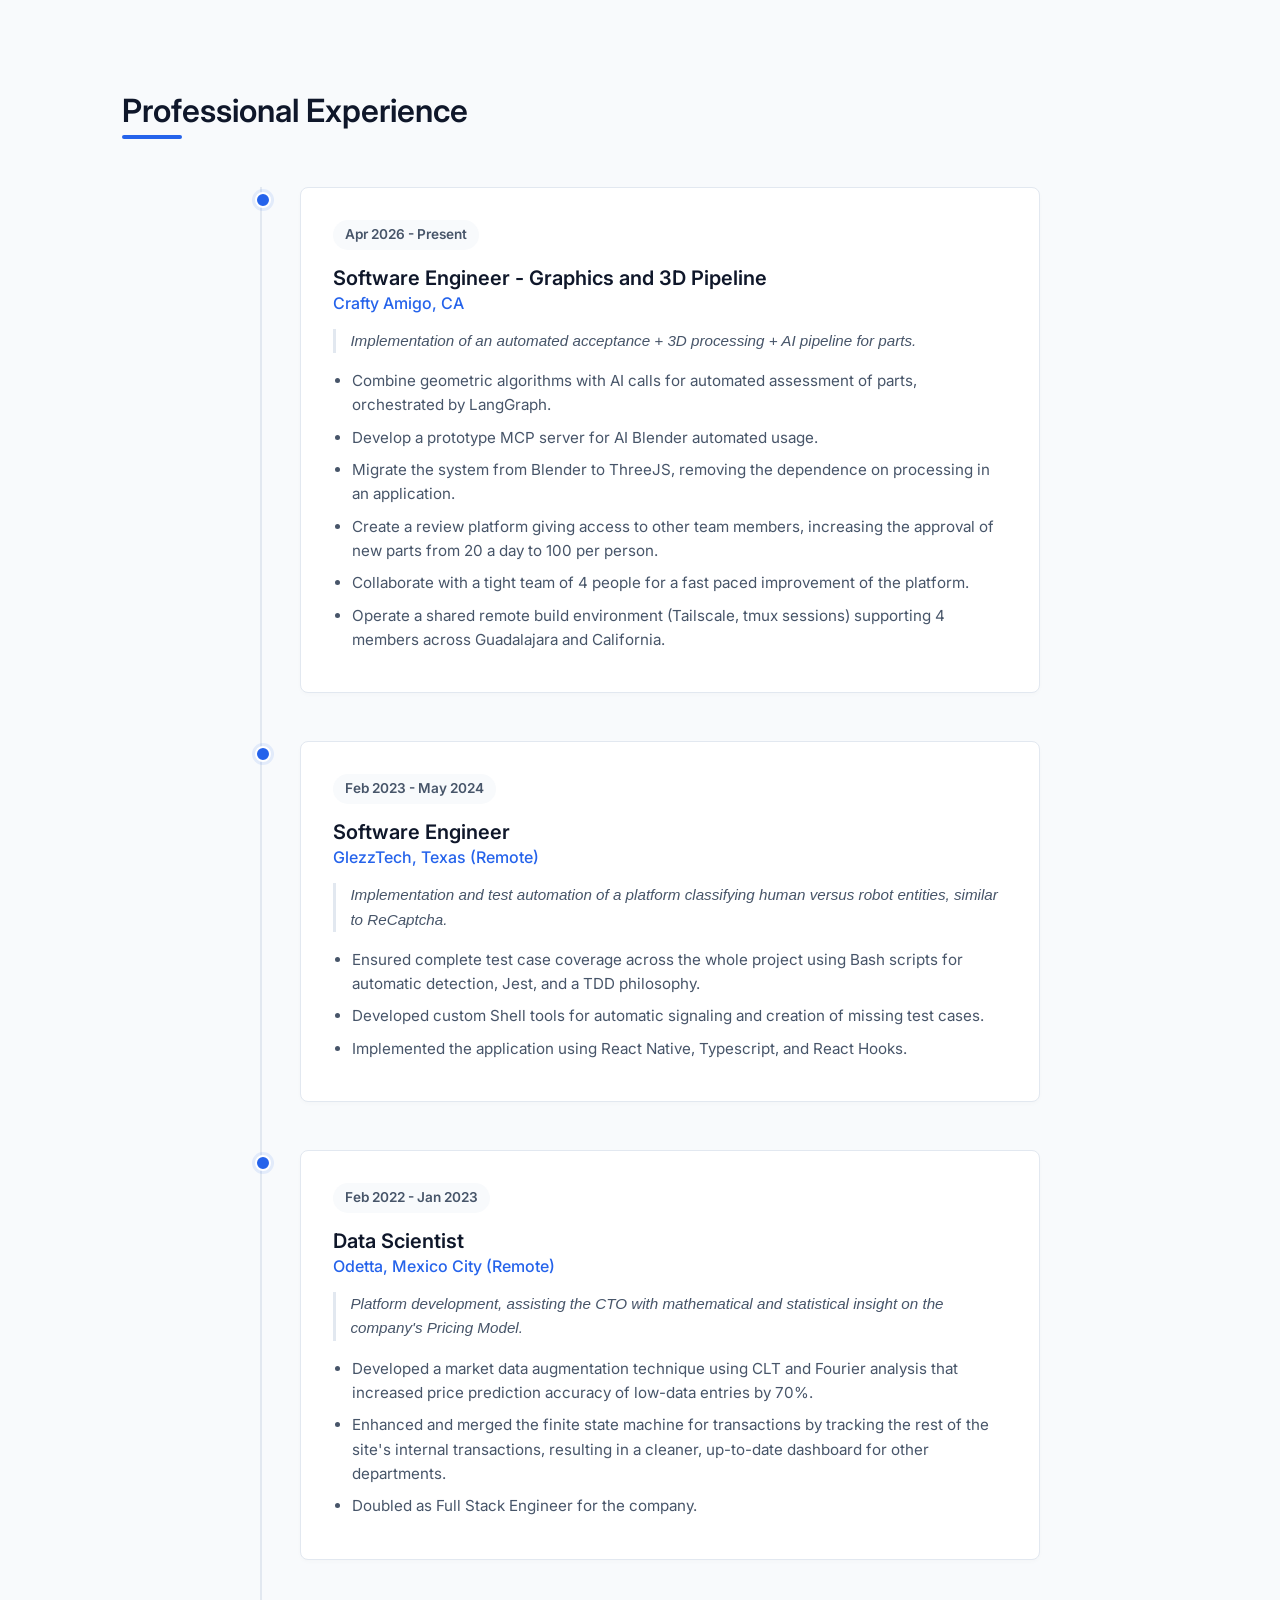
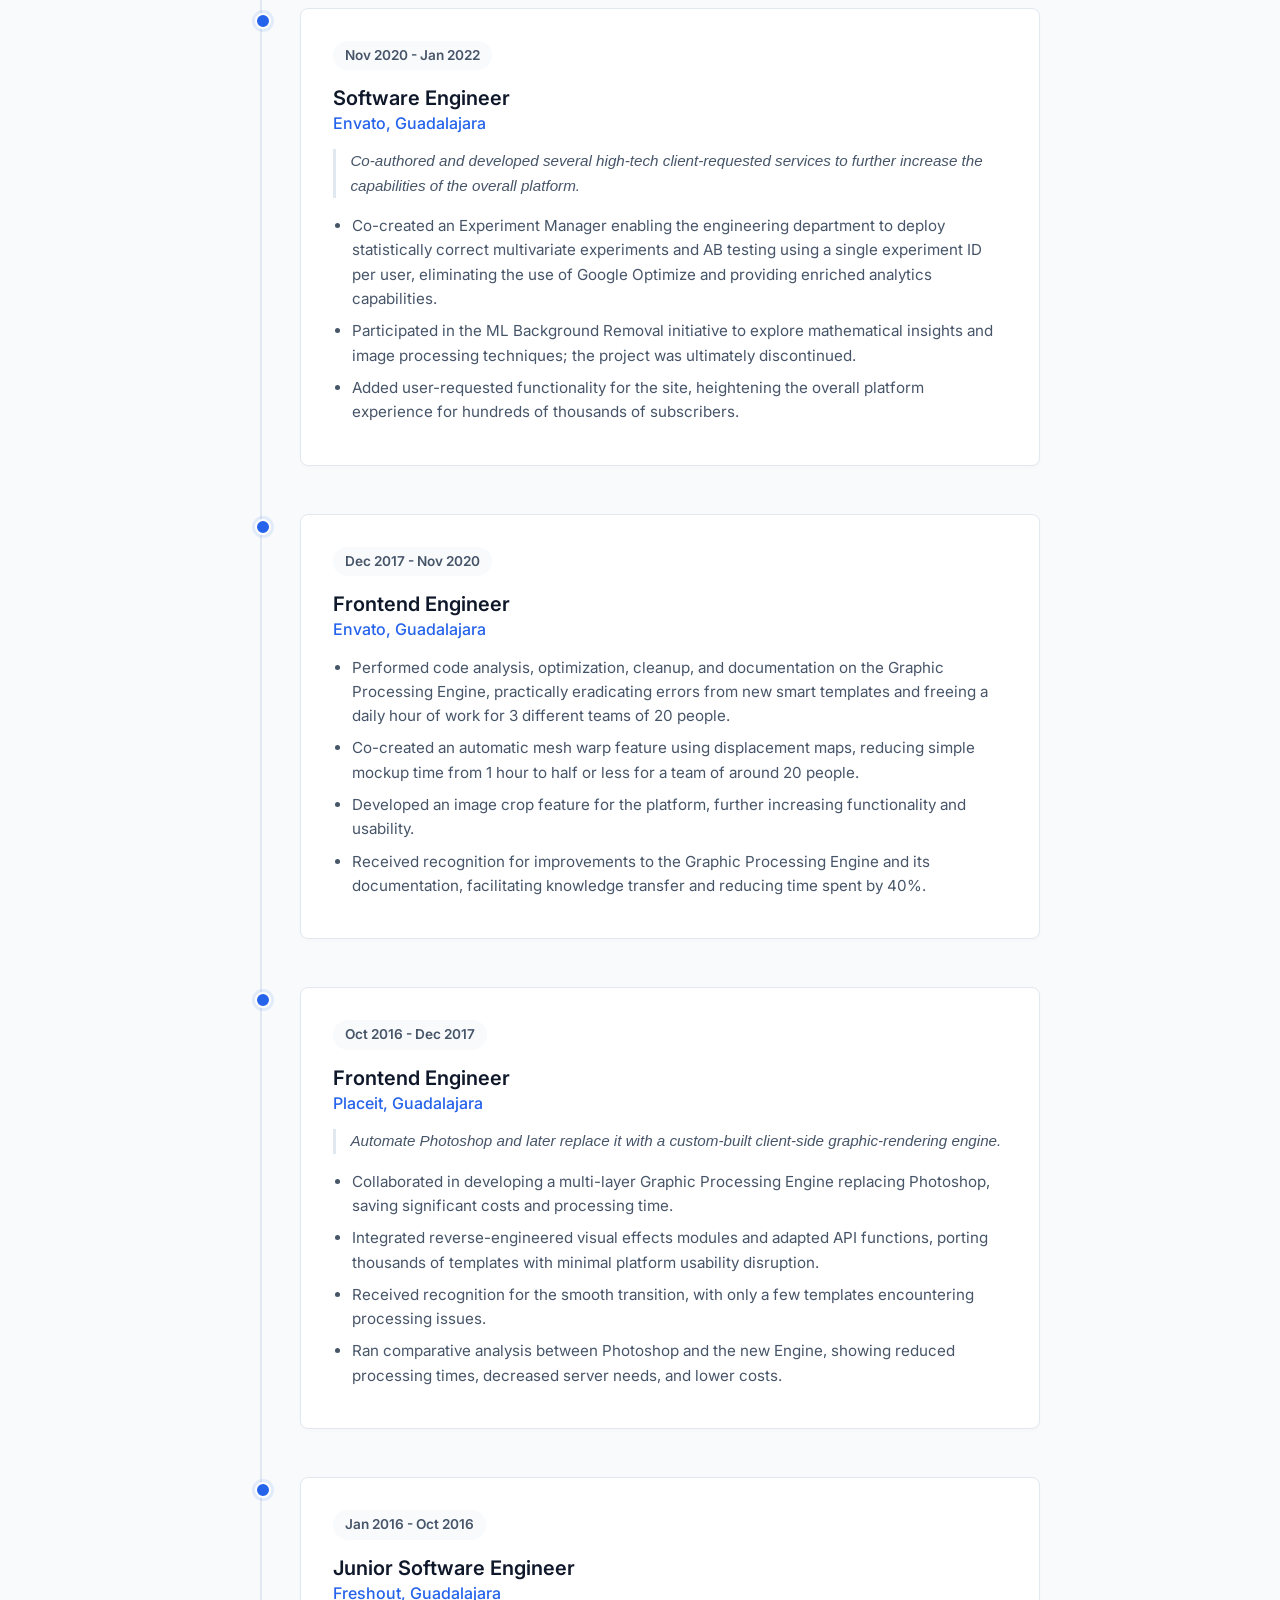
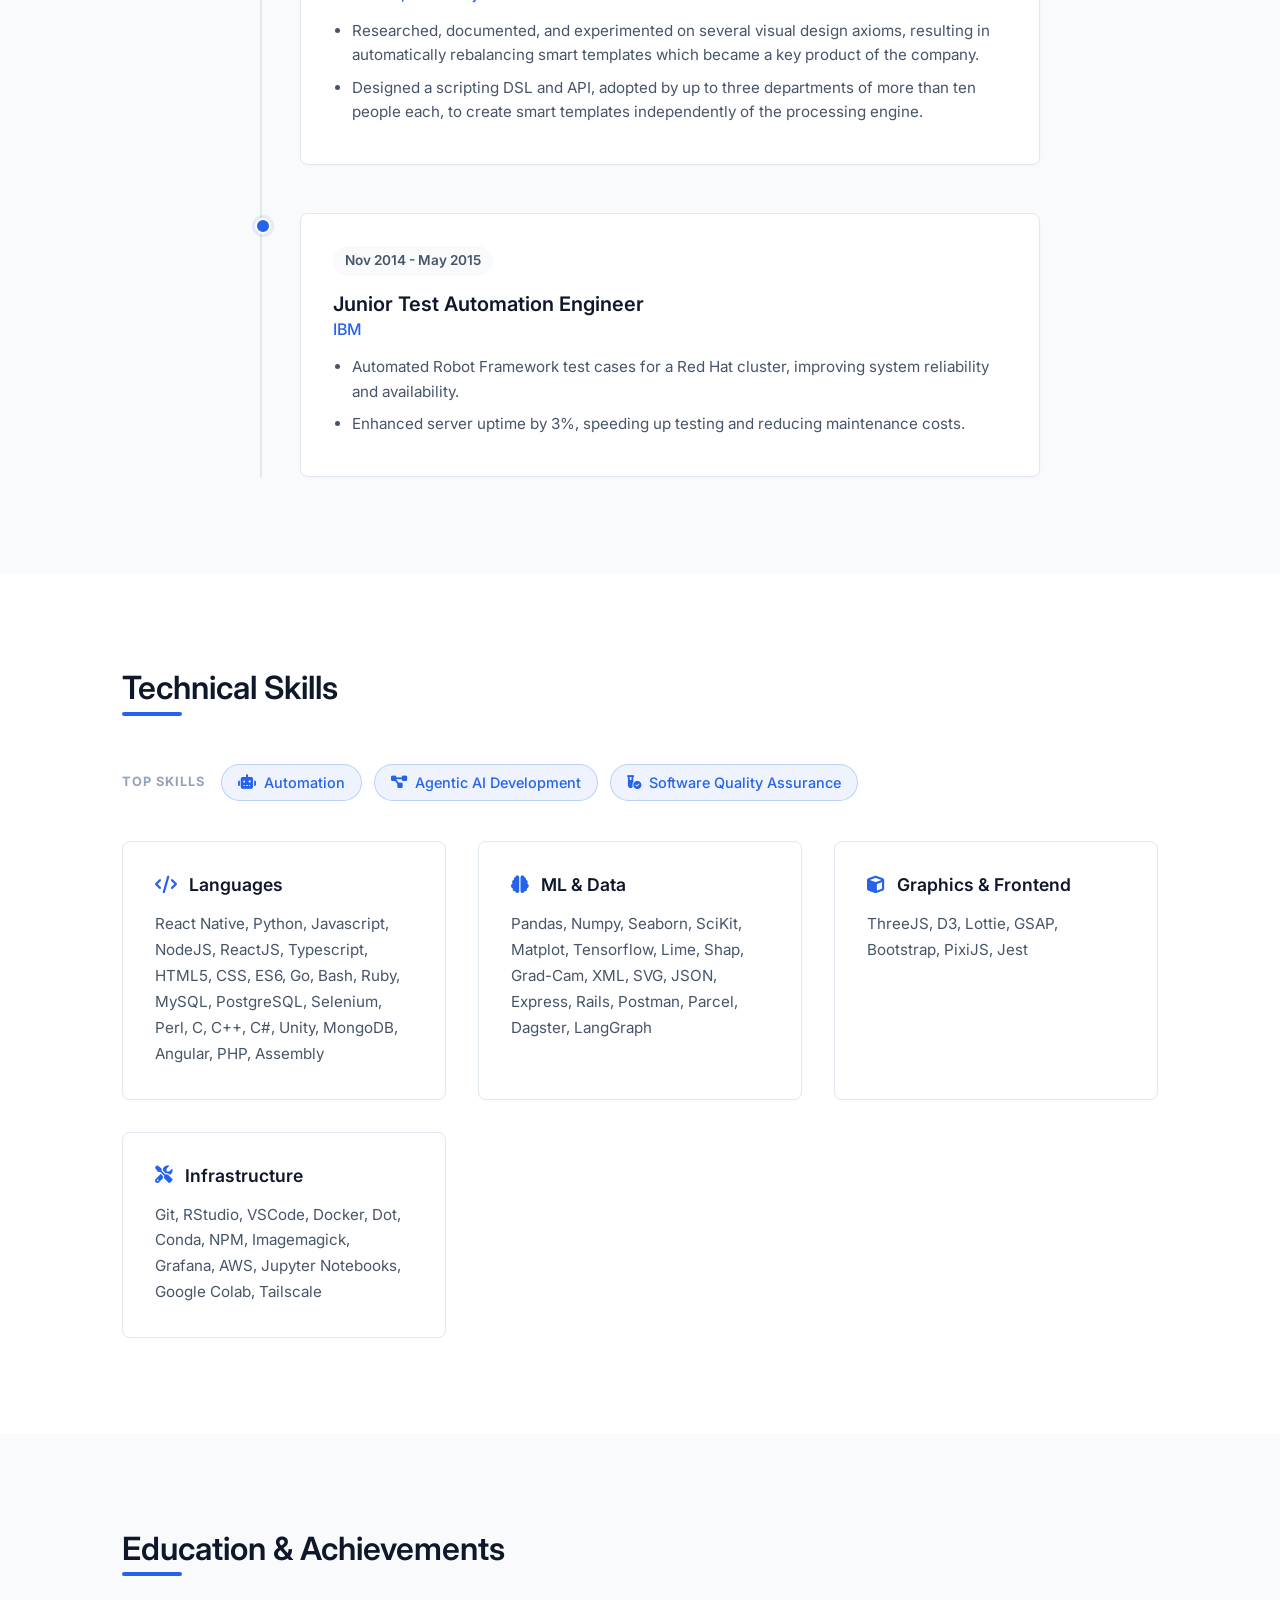
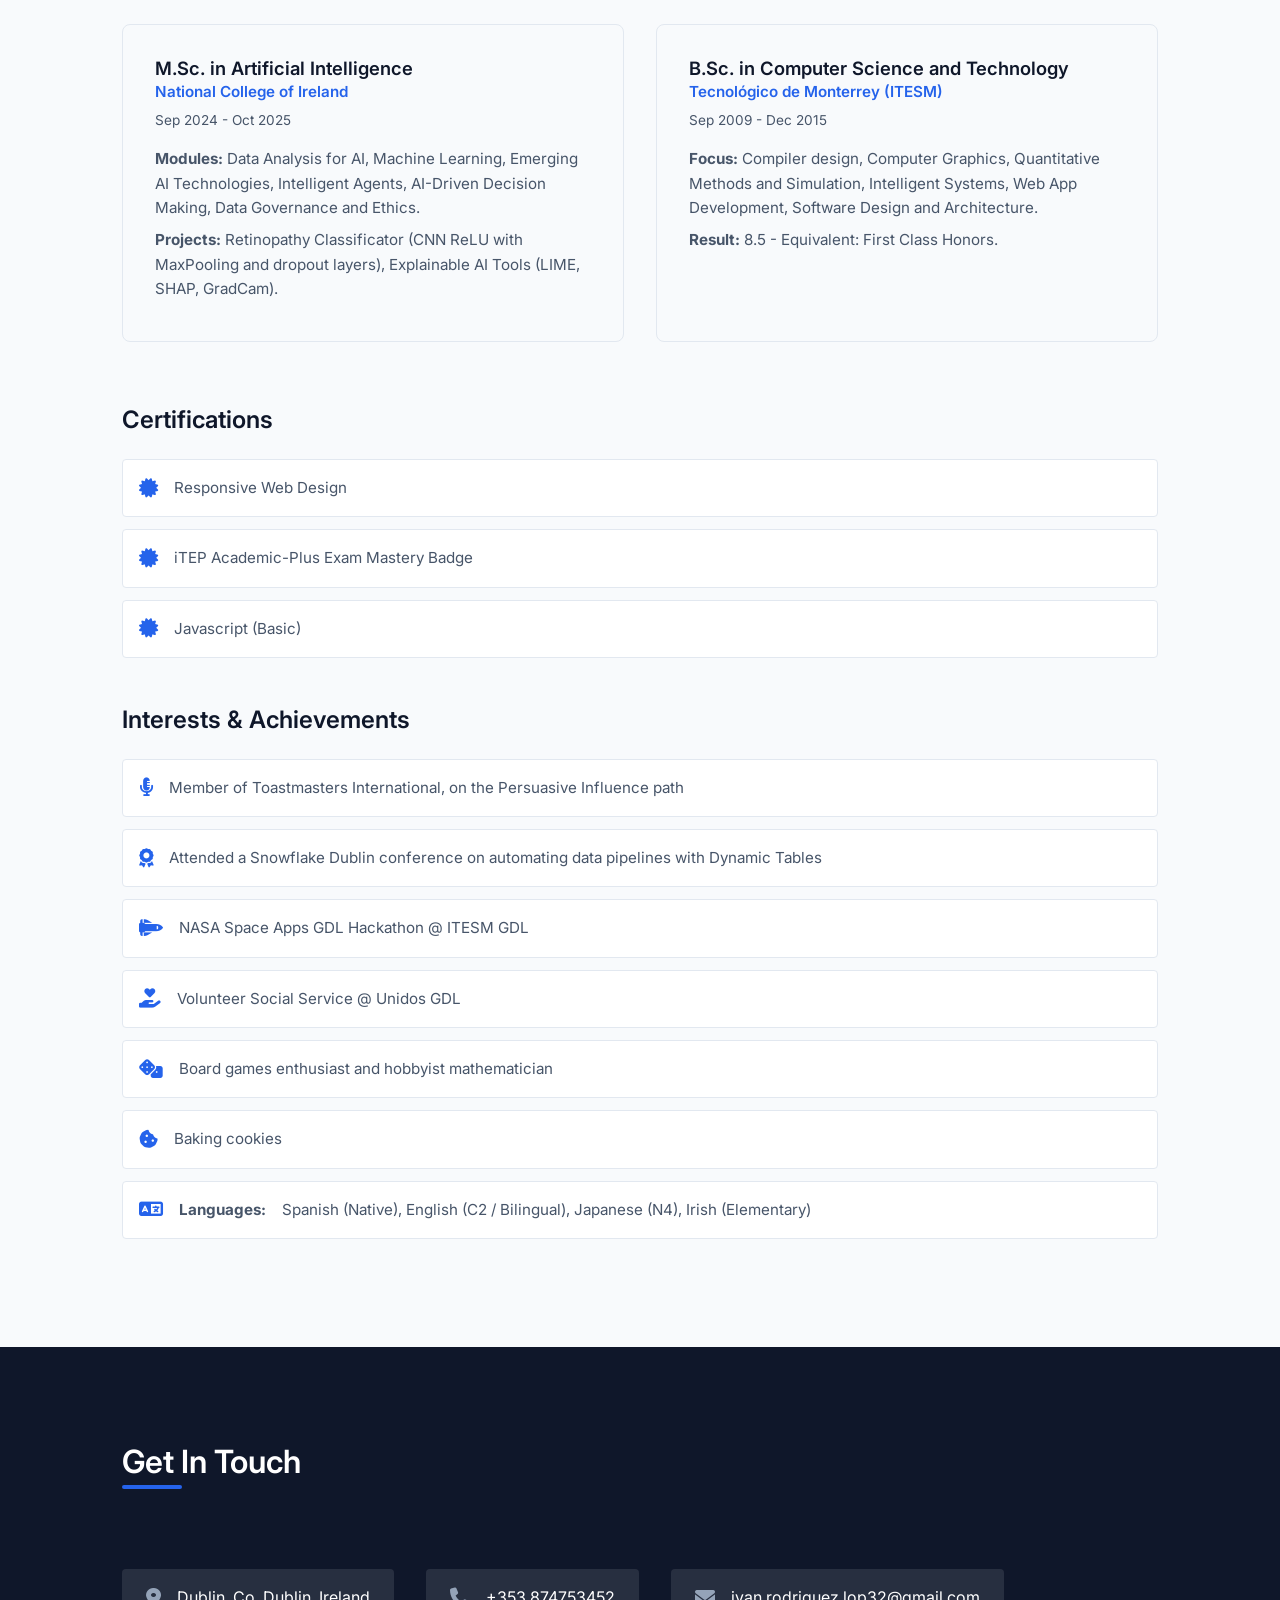
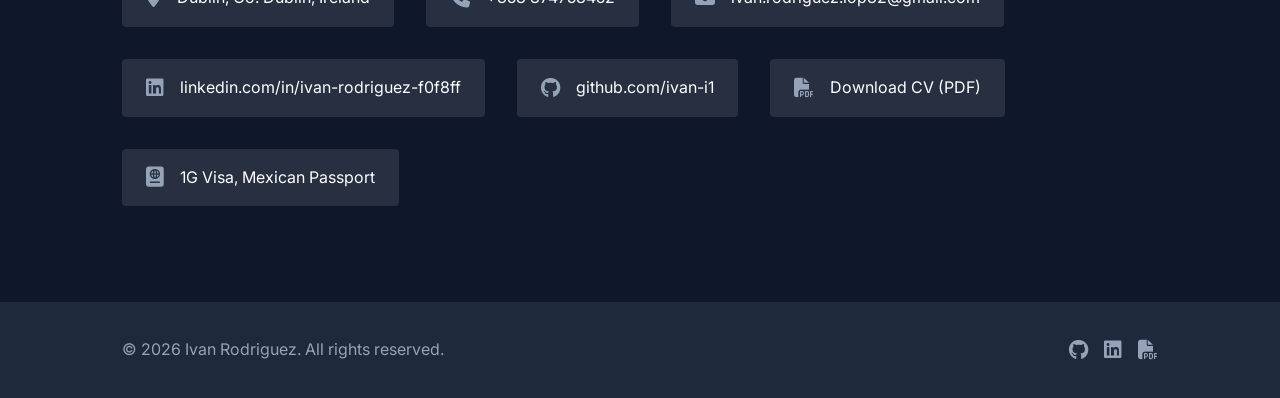
==== commit bb3eaf42: "Update CV site from July 2026 PDF and LinkedIn profile Rebuild the page content from the current CV " ====
--- a/index.html
+++ b/index.html
@@ -4,7 +4,9 @@
 <head>
     <meta charset="UTF-8">
     <meta name="viewport" content="width=device-width, initial-scale=1.0">
-    <title>Ivan Rodriguez - AI Engineer & Full-Stack Developer</title>
+    <title>Ivan Rodriguez - AI Software Graphics Engineer</title>
+    <meta name="description"
+        content="Ivan Rodriguez - AI Software Graphics Engineer. Full-stack engineering, machine learning, 3D and 2D graphics, and mathematical modeling.">
     <!-- Google Fonts -->
     <link rel="preconnect" href="https://fonts.googleapis.com">
     <link rel="preconnect" href="https://fonts.gstatic.com" crossorigin>
@@ -21,8 +23,9 @@
             <div class="logo">IR.</div>
             <ul class="nav-links">
                 <li><a href="#about">About</a></li>
+                <li><a href="#ai">AI &amp; ML</a></li>
+                <li><a href="#experience">Experience</a></li>
                 <li><a href="#skills">Skills</a></li>
-                <li><a href="#experience">Experience</a></li>
                 <li><a href="#education">Education</a></li>
                 <li><a href="#contact">Contact</a></li>
             </ul>
@@ -33,17 +36,28 @@
         <div class="hero-content fade-in">
             <div class="hero-text">
                 <h1>Ivan Rodriguez</h1>
-                <h2 class="subtitle">AI Engineer | Full-Stack Developer | Data Scientist</h2>
-                <p class="profile-summary">
-                    Full-stack developer with proven expertise including data science and mathematical modeling. Proven
-                    ability to co-author and develop high-tech, client-requested services for modern platforms.
-                </p>
+                <h2 class="subtitle">AI Software Graphics Engineer</h2>
+                <div class="profile-summary">
+                    <p>A versatile Software Engineer and Data Scientist with expertise in Mathematical Modeling,
+                        Machine Learning, and full-stack development, delivering innovative solutions that enhance user
+                        experiences and drive impactful outcomes. Key projects include developing data augmentation
+                        techniques to improve prediction accuracy, creating tools for advanced multivariate experiments
+                        and AB testing, and building custom rendering engines to optimize processing efficiency.</p>
+                    <p>Proficient in JavaScript, Python, Go, ReactJS, and cloud platforms such as AWS, with a strong
+                        foundation in data visualization, experimental design, and optimization. Holds an MSc in
+                        Artificial Intelligence, with a focus on blending analytics and technology to create scalable,
+                        impactful solutions.</p>
+                    <p>Passionate about solving complex problems, driving innovation, and collaborating with diverse
+                        teams to deliver results.</p>
+                </div>
                 <div class="contact-links">
                     <a href="mailto:ivan.rodriguez.lop32@gmail.com" class="btn primary-btn"><i
                             class="fa-solid fa-envelope"></i> Contact Me</a>
-                    <a href="https://www.linkedin.com/in/ivan-rodriguez-f0f8ff" target="_blank"
+                    <a href="assets/Ivan-Rodriguez-Software-and-Graphics-Engineer.pdf" target="_blank"
+                        class="btn secondary-btn"><i class="fa-solid fa-file-pdf"></i> Download CV</a>
+                    <a href="https://www.linkedin.com/in/ivan-rodriguez-f0f8ff/" target="_blank" rel="noopener"
                         class="btn secondary-btn"><i class="fa-brands fa-linkedin"></i> LinkedIn</a>
-                    <a href="https://github.com/ivan-i1" target="_blank" class="btn secondary-btn"><i
+                    <a href="https://github.com/ivan-i1" target="_blank" rel="noopener" class="btn secondary-btn"><i
                             class="fa-brands fa-github"></i> GitHub</a>
                 </div>
             </div>
@@ -54,27 +68,47 @@
     </header>
 
     <main>
-        <section id="skills" class="section">
+        <section id="ai" class="section">
             <div class="section-container fade-in">
-                <h2 class="section-title">Technical Skills</h2>
-                <div class="skills-grid">
-                    <div class="skill-card">
-                        <h3><i class="fa-solid fa-code"></i> Languages</h3>
-                        <p>Python, Javascript, NodeJS, ReactJS, Typescript, HTML5, CSS, ES6, Go, Bash, Ruby, MySQL,
-                            PostgreSQL, C, C++, C#, Unity</p>
-                    </div>
-                    <div class="skill-card">
-                        <h3><i class="fa-solid fa-layer-group"></i> Libraries & DSLs</h3>
-                        <p>Pandas, Numpy, Express, Scikit, TensorFlow, Lime, Shap, Grad-Cam, ThreeJS, D3, Lottie, GSAP,
-                            XML, SVG, JSON</p>
-                    </div>
-                    <div class="skill-card">
-                        <h3><i class="fa-solid fa-cubes"></i> Frameworks</h3>
-                        <p>Bootstrap, PixiJS, Jest, Rails, Parcel, Dagster</p>
-                    </div>
-                    <div class="skill-card">
-                        <h3><i class="fa-solid fa-screwdriver-wrench"></i> Tools</h3>
-                        <p>Git, Docker, AWS, Jupyter Notebooks, Google Colab, Grafana, JSON Prompting</p>
+                <h2 class="section-title">AI &amp; Machine Learning</h2>
+                <div class="projects-grid">
+                    <div class="project-card">
+                        <h3>Explainable AI for Black-Box Models</h3>
+                        <h4>M.Sc. research, National College of Ireland</h4>
+                        <p>Built visual explanation tooling for CNN, deep learning, and deep Q-learning models using
+                            LIME, SHAP, and Grad-CAM, producing per-prediction attribution maps for models with no
+                            native interpretability.</p>
+                        <div class="tag-list">
+                            <span class="tag">Python</span>
+                            <span class="tag">TensorFlow</span>
+                            <span class="tag">LIME</span>
+                            <span class="tag">SHAP</span>
+                            <span class="tag">Grad-CAM</span>
+                            <span class="tag">Imagemagick</span>
+                        </div>
+                    </div>
+                    <div class="project-card">
+                        <h3>Retinopathy Classification</h3>
+                        <h4>M.Sc. research</h4>
+                        <p>Novel data augmentation approach using CNN with ReLU, max pooling, and dropout; orchestrated
+                            with Dagster.</p>
+                        <div class="tag-list">
+                            <span class="tag">Python</span>
+                            <span class="tag">TensorFlow</span>
+                            <span class="tag">Dagster</span>
+                            <span class="tag">CNN</span>
+                        </div>
+                    </div>
+                    <div class="project-card">
+                        <h3>Low-Data Price Prediction</h3>
+                        <h4>Odetta</h4>
+                        <p>Derived a market data augmentation technique from the Central Limit Theorem and Fourier
+                            analysis, increasing price prediction accuracy on sparse entries by 70%.</p>
+                        <div class="tag-list">
+                            <span class="tag">Central Limit Theorem</span>
+                            <span class="tag">Fourier Analysis</span>
+                            <span class="tag">Pricing Models</span>
+                        </div>
                     </div>
                 </div>
             </div>
@@ -84,74 +118,159 @@
             <div class="section-container fade-in">
                 <h2 class="section-title">Professional Experience</h2>
                 <div class="timeline">
-                    <!-- Job 1 -->
-                    <div class="timeline-item">
-                        <div class="timeline-dot"></div>
-                        <div class="timeline-content">
-                            <span class="timeline-date">Jan 2023 - May 2024</span>
+                    <!-- Crafty Amigo -->
+                    <div class="timeline-item">
+                        <div class="timeline-dot"></div>
+                        <div class="timeline-content">
+                            <span class="timeline-date">Apr 2026 - Present</span>
+                            <h3 class="job-title">Software Engineer - Graphics and 3D Pipeline</h3>
+                            <h4 class="company-name">Crafty Amigo, CA</h4>
+                            <p class="role-summary">Implementation of an automated acceptance + 3D processing + AI
+                                pipeline for parts.</p>
+                            <ul>
+                                <li>Combine geometric algorithms with AI calls for automated assessment of parts,
+                                    orchestrated by LangGraph.</li>
+                                <li>Develop a prototype MCP server for AI Blender automated usage.</li>
+                                <li>Migrate the system from Blender to ThreeJS, removing the dependence on processing in
+                                    an application.</li>
+                                <li>Create a review platform giving access to other team members, increasing the
+                                    approval of new parts from 20 a day to 100 per person.</li>
+                                <li>Collaborate with a tight team of 4 people for a fast paced improvement of the
+                                    platform.</li>
+                                <li>Operate a shared remote build environment (Tailscale, tmux sessions) supporting 4
+                                    members across Guadalajara and California.</li>
+                            </ul>
+                        </div>
+                    </div>
+                    <!-- GlezzTech -->
+                    <div class="timeline-item">
+                        <div class="timeline-dot"></div>
+                        <div class="timeline-content">
+                            <span class="timeline-date">Feb 2023 - May 2024</span>
                             <h3 class="job-title">Software Engineer</h3>
-                            <h4 class="company-name">Glezztech, TX (Remote)</h4>
-                            <ul>
-                                <li>Implementation and test automation of an ML classifying software to differentiate
-                                    between human and machine users.</li>
-                                <li>Ensured complete test case coverage using Bash scripts and Jest.</li>
+                            <h4 class="company-name">GlezzTech, Texas (Remote)</h4>
+                            <p class="role-summary">Implementation and test automation of a platform classifying human
+                                versus robot entities, similar to ReCaptcha.</p>
+                            <ul>
+                                <li>Ensured complete test case coverage across the whole project using Bash scripts for
+                                    automatic detection, Jest, and a TDD philosophy.</li>
                                 <li>Developed custom Shell tools for automatic signaling and creation of missing test
                                     cases.</li>
-                                <li>Implemented applications using React Native, Typescript, and React Hooks.</li>
-                            </ul>
-                        </div>
-                    </div>
-                    <!-- Job 2 -->
-                    <div class="timeline-item">
-                        <div class="timeline-dot"></div>
-                        <div class="timeline-content">
-                            <span class="timeline-date">Mar 2022 - Jan 2023</span>
+                                <li>Implemented the application using React Native, Typescript, and React Hooks.</li>
+                            </ul>
+                        </div>
+                    </div>
+                    <!-- Odetta -->
+                    <div class="timeline-item">
+                        <div class="timeline-dot"></div>
+                        <div class="timeline-content">
+                            <span class="timeline-date">Feb 2022 - Jan 2023</span>
                             <h3 class="job-title">Data Scientist</h3>
-                            <h4 class="company-name">Odetta, CDMX (Remote)</h4>
-                            <ul>
-                                <li>Provided mathematical and statistical insight on the company's Pricing Model to the
-                                    CTO.</li>
-                                <li>Developed a market data augmentation technique using CLT and Fourier analysis,
-                                    increasing price prediction accuracy by 70%.</li>
-                                <li>Simplified internal transaction tracking and finite state machines, resulting in a
-                                    cleaner company dashboard.</li>
-                            </ul>
-                        </div>
-                    </div>
-                    <!-- Job 3 -->
-                    <div class="timeline-item">
-                        <div class="timeline-dot"></div>
-                        <div class="timeline-content">
-                            <span class="timeline-date">Dec 2018 - Mar 2022</span>
+                            <h4 class="company-name">Odetta, Mexico City (Remote)</h4>
+                            <p class="role-summary">Platform development, assisting the CTO with mathematical and
+                                statistical insight on the company's Pricing Model.</p>
+                            <ul>
+                                <li>Developed a market data augmentation technique using CLT and Fourier analysis that
+                                    increased price prediction accuracy of low-data entries by 70%.</li>
+                                <li>Enhanced and merged the finite state machine for transactions by tracking the rest
+                                    of the site's internal transactions, resulting in a cleaner, up-to-date dashboard
+                                    for other departments.</li>
+                                <li>Doubled as Full Stack Engineer for the company.</li>
+                            </ul>
+                        </div>
+                    </div>
+                    <!-- Envato - Software Engineer -->
+                    <div class="timeline-item">
+                        <div class="timeline-dot"></div>
+                        <div class="timeline-content">
+                            <span class="timeline-date">Nov 2020 - Jan 2022</span>
                             <h3 class="job-title">Software Engineer</h3>
-                            <h4 class="company-name">Envato, GDL</h4>
-                            <ul>
-                                <li>Co-created an Experiment Manager for multivariate experiments and AB testing,
-                                    eliminating the need for Google Optimize.</li>
-                                <li>Engaged in ML Background Removal project initiative exploring image processing
-                                    techniques.</li>
-                                <li>Optimized and documented the Graphic Processing Engine, reducing daily debugging
-                                    time by 1 hour for three teams.</li>
-                                <li>Co-created an automatic mesh warp feature using displacement maps, reducing mockup
-                                    time by 50% or more.</li>
-                            </ul>
-                        </div>
-                    </div>
-                    <!-- Job 4 -->
-                    <div class="timeline-item">
-                        <div class="timeline-dot"></div>
-                        <div class="timeline-content">
-                            <span class="timeline-date">Jan 2016 - Dec 2018</span>
+                            <h4 class="company-name">Envato, Guadalajara</h4>
+                            <p class="role-summary">Co-authored and developed several high-tech client-requested
+                                services to further increase the capabilities of the overall platform.</p>
+                            <ul>
+                                <li>Co-created an Experiment Manager enabling the engineering department to deploy
+                                    statistically correct multivariate experiments and AB testing using a single
+                                    experiment ID per user, eliminating the use of Google Optimize and providing
+                                    enriched analytics capabilities.</li>
+                                <li>Participated in the ML Background Removal initiative to explore mathematical
+                                    insights and image processing techniques; the project was ultimately discontinued.
+                                </li>
+                                <li>Added user-requested functionality for the site, heightening the overall platform
+                                    experience for hundreds of thousands of subscribers.</li>
+                            </ul>
+                        </div>
+                    </div>
+                    <!-- Envato - Frontend Engineer -->
+                    <div class="timeline-item">
+                        <div class="timeline-dot"></div>
+                        <div class="timeline-content">
+                            <span class="timeline-date">Dec 2017 - Nov 2020</span>
                             <h3 class="job-title">Frontend Engineer</h3>
-                            <h4 class="company-name">Placeit, GDL</h4>
-                            <ul>
-                                <li>Collaborated in developing a Multi-layer Graphic Processing Engine to replace
-                                    Photoshop, saving costs and processing time.</li>
-                                <li>Integrated reverse-engineered visual effects modules and ported thousands of
-                                    templates.</li>
-                                <li>Implemented automatically rebalancing "smart templates" based on visual design
-                                    axioms.</li>
-                                <li>Designed a scripting DSL and API used by 12 people to create smart templates.</li>
+                            <h4 class="company-name">Envato, Guadalajara</h4>
+                            <ul>
+                                <li>Performed code analysis, optimization, cleanup, and documentation on the Graphic
+                                    Processing Engine, practically eradicating errors from new smart templates and
+                                    freeing a daily hour of work for 3 different teams of 20 people.</li>
+                                <li>Co-created an automatic mesh warp feature using displacement maps, reducing simple
+                                    mockup time from 1 hour to half or less for a team of around 20 people.</li>
+                                <li>Developed an image crop feature for the platform, further increasing functionality
+                                    and usability.</li>
+                                <li>Received recognition for improvements to the Graphic Processing Engine and its
+                                    documentation, facilitating knowledge transfer and reducing time spent by 40%.</li>
+                            </ul>
+                        </div>
+                    </div>
+                    <!-- Placeit -->
+                    <div class="timeline-item">
+                        <div class="timeline-dot"></div>
+                        <div class="timeline-content">
+                            <span class="timeline-date">Oct 2016 - Dec 2017</span>
+                            <h3 class="job-title">Frontend Engineer</h3>
+                            <h4 class="company-name">Placeit, Guadalajara</h4>
+                            <p class="role-summary">Automate Photoshop and later replace it with a custom-built
+                                client-side graphic-rendering engine.</p>
+                            <ul>
+                                <li>Collaborated in developing a multi-layer Graphic Processing Engine replacing
+                                    Photoshop, saving significant costs and processing time.</li>
+                                <li>Integrated reverse-engineered visual effects modules and adapted API functions,
+                                    porting thousands of templates with minimal platform usability disruption.</li>
+                                <li>Received recognition for the smooth transition, with only a few templates
+                                    encountering processing issues.</li>
+                                <li>Ran comparative analysis between Photoshop and the new Engine, showing reduced
+                                    processing times, decreased server needs, and lower costs.</li>
+                            </ul>
+                        </div>
+                    </div>
+                    <!-- Freshout -->
+                    <div class="timeline-item">
+                        <div class="timeline-dot"></div>
+                        <div class="timeline-content">
+                            <span class="timeline-date">Jan 2016 - Oct 2016</span>
+                            <h3 class="job-title">Junior Software Engineer</h3>
+                            <h4 class="company-name">Freshout, Guadalajara</h4>
+                            <ul>
+                                <li>Researched, documented, and experimented on several visual design axioms, resulting
+                                    in automatically rebalancing smart templates which became a key product of the
+                                    company.</li>
+                                <li>Designed a scripting DSL and API, adopted by up to three departments of more than
+                                    ten people each, to create smart templates independently of the processing engine.
+                                </li>
+                            </ul>
+                        </div>
+                    </div>
+                    <!-- IBM -->
+                    <div class="timeline-item">
+                        <div class="timeline-dot"></div>
+                        <div class="timeline-content">
+                            <span class="timeline-date">Nov 2014 - May 2015</span>
+                            <h3 class="job-title">Junior Test Automation Engineer</h3>
+                            <h4 class="company-name">IBM</h4>
+                            <ul>
+                                <li>Automated Robot Framework test cases for a Red Hat cluster, improving system
+                                    reliability and availability.</li>
+                                <li>Enhanced server uptime by 3%, speeding up testing and reducing maintenance costs.
+                                </li>
                             </ul>
                         </div>
                     </div>
@@ -159,37 +278,83 @@
             </div>
         </section>
 
-        <section id="education" class="section">
+        <section id="skills" class="section">
             <div class="section-container fade-in">
-                <h2 class="section-title">Education & Achievements</h2>
+                <h2 class="section-title">Technical Skills</h2>
+                <div class="top-skills">
+                    <span class="top-skills-label">Top Skills</span>
+                    <span class="top-skill"><i class="fa-solid fa-robot"></i> Automation</span>
+                    <span class="top-skill"><i class="fa-solid fa-diagram-project"></i> Agentic AI Development</span>
+                    <span class="top-skill"><i class="fa-solid fa-vial-circle-check"></i> Software Quality
+                        Assurance</span>
+                </div>
+                <div class="skills-grid">
+                    <div class="skill-card">
+                        <h3><i class="fa-solid fa-code"></i> Languages</h3>
+                        <p>React Native, Python, Javascript, NodeJS, ReactJS, Typescript, HTML5, CSS, ES6, Go, Bash,
+                            Ruby, MySQL, PostgreSQL, Selenium, Perl, C, C++, C#, Unity, MongoDB, Angular, PHP, Assembly
+                        </p>
+                    </div>
+                    <div class="skill-card">
+                        <h3><i class="fa-solid fa-brain"></i> ML &amp; Data</h3>
+                        <p>Pandas, Numpy, Seaborn, SciKit, Matplot, Tensorflow, Lime, Shap, Grad-Cam, XML, SVG, JSON,
+                            Express, Rails, Postman, Parcel, Dagster, LangGraph</p>
+                    </div>
+                    <div class="skill-card">
+                        <h3><i class="fa-solid fa-cube"></i> Graphics &amp; Frontend</h3>
+                        <p>ThreeJS, D3, Lottie, GSAP, Bootstrap, PixiJS, Jest</p>
+                    </div>
+                    <div class="skill-card">
+                        <h3><i class="fa-solid fa-screwdriver-wrench"></i> Infrastructure</h3>
+                        <p>Git, RStudio, VSCode, Docker, Dot, Conda, NPM, Imagemagick, Grafana, AWS, Jupyter Notebooks,
+                            Google Colab, Tailscale</p>
+                    </div>
+                </div>
+            </div>
+        </section>
+
+        <section id="education" class="section bg-light">
+            <div class="section-container fade-in">
+                <h2 class="section-title">Education &amp; Achievements</h2>
                 <div class="education-grid">
                     <div class="edu-card">
                         <h3>M.Sc. in Artificial Intelligence</h3>
                         <h4>National College of Ireland</h4>
-                        <span class="edu-date">Sep 2024 - Sep 2025</span>
-                        <p><strong>Key Modules:</strong> Data Analysis for AI, Machine Learning, Intelligent Agents,
-                            AI-Driven Decision Making.</p>
-                        <p><strong>Projects:</strong> Retinopathy Classificator (CNN ReLu, TF), Explainable AI Tools
-                            (LIME, SHAP, GradCam).</p>
+                        <span class="edu-date">Sep 2024 - Oct 2025</span>
+                        <p><strong>Modules:</strong> Data Analysis for AI, Machine Learning, Emerging AI Technologies,
+                            Intelligent Agents, AI-Driven Decision Making, Data Governance and Ethics.</p>
+                        <p><strong>Projects:</strong> Retinopathy Classificator (CNN ReLU with MaxPooling and dropout
+                            layers), Explainable AI Tools (LIME, SHAP, GradCam).</p>
                     </div>
                     <div class="edu-card">
-                        <h3>B.Sc. in Computer Systems</h3>
-                        <h4>ITESM</h4>
-                        <span class="edu-date">2009 - 2015</span>
-                        <p><strong>Focus:</strong> Compiler design, Computer Graphics, Intelligent Systems, Web App
-                            Development.</p>
-                        <p><strong>Result:</strong> First Class Honors equivalence.</p>
-                    </div>
-                </div>
-
-                <h3 class="subsection-title">Interests & Achievements</h3>
+                        <h3>B.Sc. in Computer Science and Technology</h3>
+                        <h4>Tecnol&oacute;gico de Monterrey (ITESM)</h4>
+                        <span class="edu-date">Sep 2009 - Dec 2015</span>
+                        <p><strong>Focus:</strong> Compiler design, Computer Graphics, Quantitative Methods and
+                            Simulation, Intelligent Systems, Web App Development, Software Design and Architecture.</p>
+                        <p><strong>Result:</strong> 8.5 - Equivalent: First Class Honors.</p>
+                    </div>
+                </div>
+
+                <h3 class="subsection-title">Certifications</h3>
                 <ul class="achievements-list">
-                    <li><i class="fa-solid fa-award"></i> Attended Snowflake Dublin conference on automating data
-                        pipelines</li>
+                    <li><i class="fa-solid fa-certificate"></i> Responsive Web Design</li>
+                    <li><i class="fa-solid fa-certificate"></i> iTEP Academic-Plus Exam Mastery Badge</li>
+                    <li><i class="fa-solid fa-certificate"></i> Javascript (Basic)</li>
+                </ul>
+
+                <h3 class="subsection-title">Interests &amp; Achievements</h3>
+                <ul class="achievements-list">
+                    <li><i class="fa-solid fa-microphone-lines"></i> Member of Toastmasters International, on the
+                        Persuasive Influence path</li>
+                    <li><i class="fa-solid fa-award"></i> Attended a Snowflake Dublin conference on automating data
+                        pipelines with Dynamic Tables</li>
                     <li><i class="fa-solid fa-space-shuttle"></i> NASA Space Apps GDL Hackathon @ ITESM GDL</li>
                     <li><i class="fa-solid fa-hand-holding-heart"></i> Volunteer Social Service @ Unidos GDL</li>
-                    <li><i class="fa-solid fa-language"></i> <strong>Languages:</strong> English (Fluent), Spanish
-                        (Fluent), Japanese (Intermediate)</li>
+                    <li><i class="fa-solid fa-dice"></i> Board games enthusiast and hobbyist mathematician</li>
+                    <li><i class="fa-solid fa-cookie-bite"></i> Baking cookies</li>
+                    <li><i class="fa-solid fa-language"></i> <strong>Languages:</strong> Spanish (Native), English (C2 /
+                        Bilingual), Japanese (N4), Irish (Elementary)</li>
                 </ul>
             </div>
         </section>
@@ -200,7 +365,7 @@
                 <div class="contact-info">
                     <div class="contact-item">
                         <i class="fa-solid fa-location-dot"></i>
-                        <span>Co. Dublin, Ireland</span>
+                        <span>Dublin, Co. Dublin, Ireland</span>
                     </div>
                     <div class="contact-item">
                         <i class="fa-solid fa-phone"></i>
@@ -211,8 +376,22 @@
                         <a href="mailto:ivan.rodriguez.lop32@gmail.com">ivan.rodriguez.lop32@gmail.com</a>
                     </div>
                     <div class="contact-item">
+                        <i class="fa-brands fa-linkedin"></i>
+                        <a href="https://www.linkedin.com/in/ivan-rodriguez-f0f8ff/" target="_blank"
+                            rel="noopener">linkedin.com/in/ivan-rodriguez-f0f8ff</a>
+                    </div>
+                    <div class="contact-item">
+                        <i class="fa-brands fa-github"></i>
+                        <a href="https://github.com/ivan-i1" target="_blank" rel="noopener">github.com/ivan-i1</a>
+                    </div>
+                    <div class="contact-item">
+                        <i class="fa-solid fa-file-pdf"></i>
+                        <a href="assets/Ivan-Rodriguez-Software-and-Graphics-Engineer.pdf" target="_blank">Download CV
+                            (PDF)</a>
+                    </div>
+                    <div class="contact-item">
                         <i class="fa-solid fa-passport"></i>
-                        <span>1G Visa (Full-time eligible)</span>
+                        <span>1G Visa, Mexican Passport</span>
                     </div>
                 </div>
             </div>
@@ -221,11 +400,14 @@
 
     <footer>
         <div class="footer-container">
-            <p>&copy; 2024 Ivan Rodriguez. All rights reserved.</p>
+            <p>&copy; 2026 Ivan Rodriguez. All rights reserved.</p>
             <div class="social-links">
-                <a href="https://github.com/ivan-i1" target="_blank"><i class="fa-brands fa-github"></i></a>
-                <a href="https://www.linkedin.com/in/ivan-rodriguez-f0f8ff" target="_blank"><i
-                        class="fa-brands fa-linkedin"></i></a>
+                <a href="https://github.com/ivan-i1" target="_blank" rel="noopener" aria-label="GitHub"><i
+                        class="fa-brands fa-github"></i></a>
+                <a href="https://www.linkedin.com/in/ivan-rodriguez-f0f8ff/" target="_blank" rel="noopener"
+                    aria-label="LinkedIn"><i class="fa-brands fa-linkedin"></i></a>
+                <a href="assets/Ivan-Rodriguez-Software-and-Graphics-Engineer.pdf" target="_blank"
+                    aria-label="Download CV"><i class="fa-solid fa-file-pdf"></i></a>
             </div>
         </div>
     </footer>
@@ -233,4 +415,4 @@
     <script src="script.js"></script>
 </body>
 
-</html>+</html>
--- a/styles.css
+++ b/styles.css
@@ -164,10 +164,18 @@
 }
 
 .profile-summary {
-    font-size: 1.1rem;
+    font-size: 1.05rem;
     color: var(--slate-gray);
     margin-bottom: 2.5rem;
-    max-width: 600px;
+    max-width: 620px;
+}
+
+.profile-summary p {
+    margin-bottom: 1rem;
+}
+
+.profile-summary p:last-child {
+    margin-bottom: 0;
 }
 
 .hero-image-container {
@@ -231,6 +239,41 @@
     gap: 1rem;
 }
 
+/* Top Skills strip */
+.top-skills {
+    display: flex;
+    flex-wrap: wrap;
+    align-items: center;
+    gap: 0.75rem;
+    margin-bottom: 2.5rem;
+}
+
+.top-skills-label {
+    font-size: 0.8rem;
+    font-weight: 700;
+    letter-spacing: 0.08em;
+    text-transform: uppercase;
+    color: var(--silver-accent);
+    margin-right: 0.25rem;
+}
+
+.top-skill {
+    display: inline-flex;
+    align-items: center;
+    gap: 0.5rem;
+    background: rgba(37, 99, 235, 0.08);
+    border: 1px solid rgba(37, 99, 235, 0.25);
+    color: var(--primary);
+    border-radius: 20px;
+    padding: 0.4rem 1rem;
+    font-size: 0.9rem;
+    font-weight: 500;
+}
+
+.top-skill i {
+    font-size: 0.9rem;
+}
+
 /* Skills Grid */
 .skills-grid {
     display: grid;
@@ -270,6 +313,67 @@
     font-size: 0.95rem;
     color: var(--slate-gray);
     line-height: 1.7;
+}
+
+/* AI & ML Projects */
+.projects-grid {
+    display: grid;
+    grid-template-columns: repeat(auto-fit, minmax(300px, 1fr));
+    gap: 2rem;
+}
+
+.project-card {
+    background: var(--white);
+    padding: 2rem;
+    border-radius: 8px;
+    border: 1px solid var(--border);
+    border-top: 3px solid var(--primary);
+    box-shadow: 0 1px 3px rgba(0,0,0,0.02);
+    transition: var(--transition);
+    display: flex;
+    flex-direction: column;
+}
+
+.project-card:hover {
+    transform: translateY(-5px);
+    box-shadow: var(--shadow);
+    border-color: var(--silver-accent);
+    border-top-color: var(--primary);
+}
+
+.project-card h3 {
+    font-size: 1.15rem;
+    margin-bottom: 0.25rem;
+}
+
+.project-card h4 {
+    color: var(--primary);
+    font-size: 0.9rem;
+    font-weight: 500;
+    margin-bottom: 1rem;
+}
+
+.project-card p {
+    font-size: 0.95rem;
+    color: var(--slate-gray);
+    margin-bottom: 1.25rem;
+}
+
+.tag-list {
+    display: flex;
+    flex-wrap: wrap;
+    gap: 0.5rem;
+    margin-top: auto;
+}
+
+.tag {
+    background: var(--light-bg);
+    border: 1px solid var(--border);
+    color: var(--slate-gray);
+    border-radius: 20px;
+    padding: 0.2rem 0.7rem;
+    font-size: 0.78rem;
+    font-weight: 500;
 }
 
 /* Timeline / Experience */
@@ -349,6 +453,15 @@
     font-size: 1rem;
 }
 
+.role-summary {
+    font-style: italic;
+    color: var(--slate-gray);
+    font-size: 0.95rem;
+    margin-bottom: 1rem;
+    padding-left: 0.9rem;
+    border-left: 3px solid var(--border);
+}
+
 .timeline-content ul {
     list-style: disc;
     padding-left: 1.2rem;
@@ -410,6 +523,11 @@
     margin-bottom: 1.5rem;
 }
 
+/* extra breathing room when one list is followed by another subsection */
+.achievements-list + .subsection-title {
+    margin-top: 3rem;
+}
+
 .achievements-list li {
     padding: 1rem;
     background: var(--white);
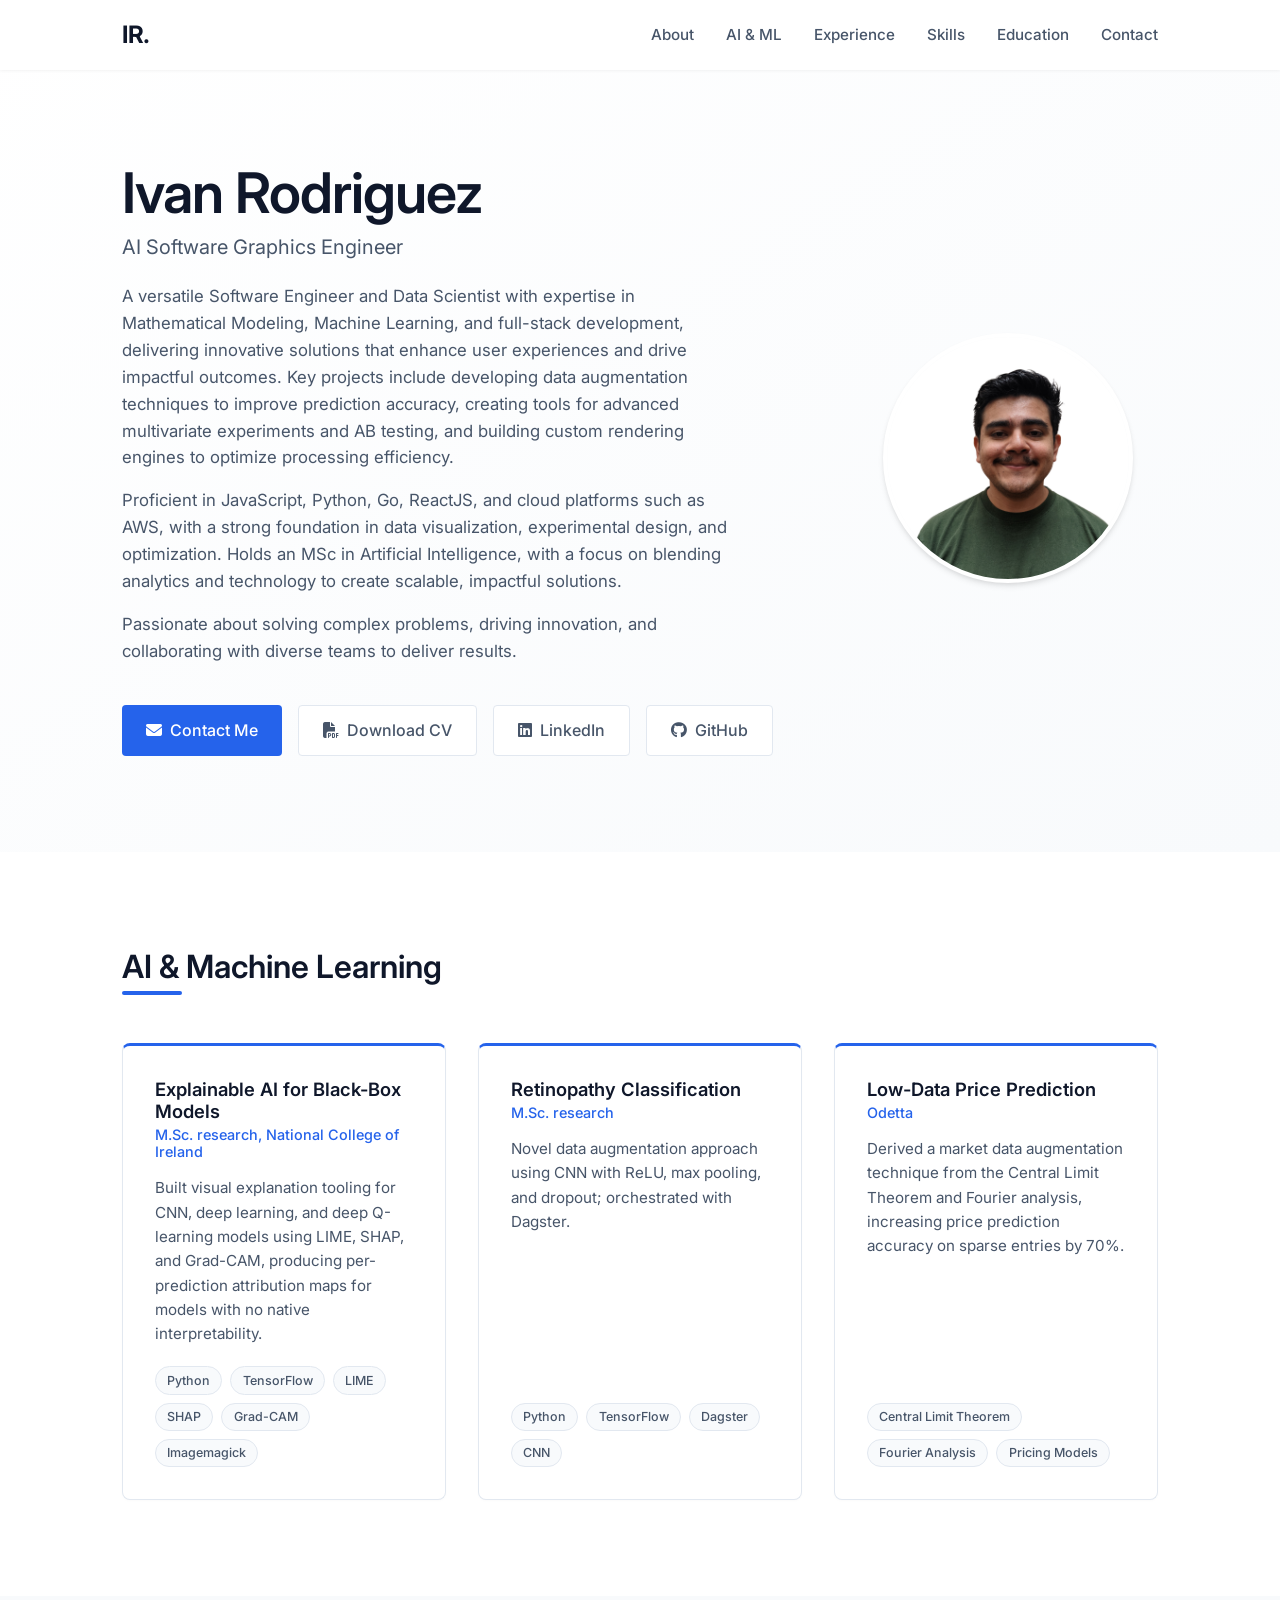
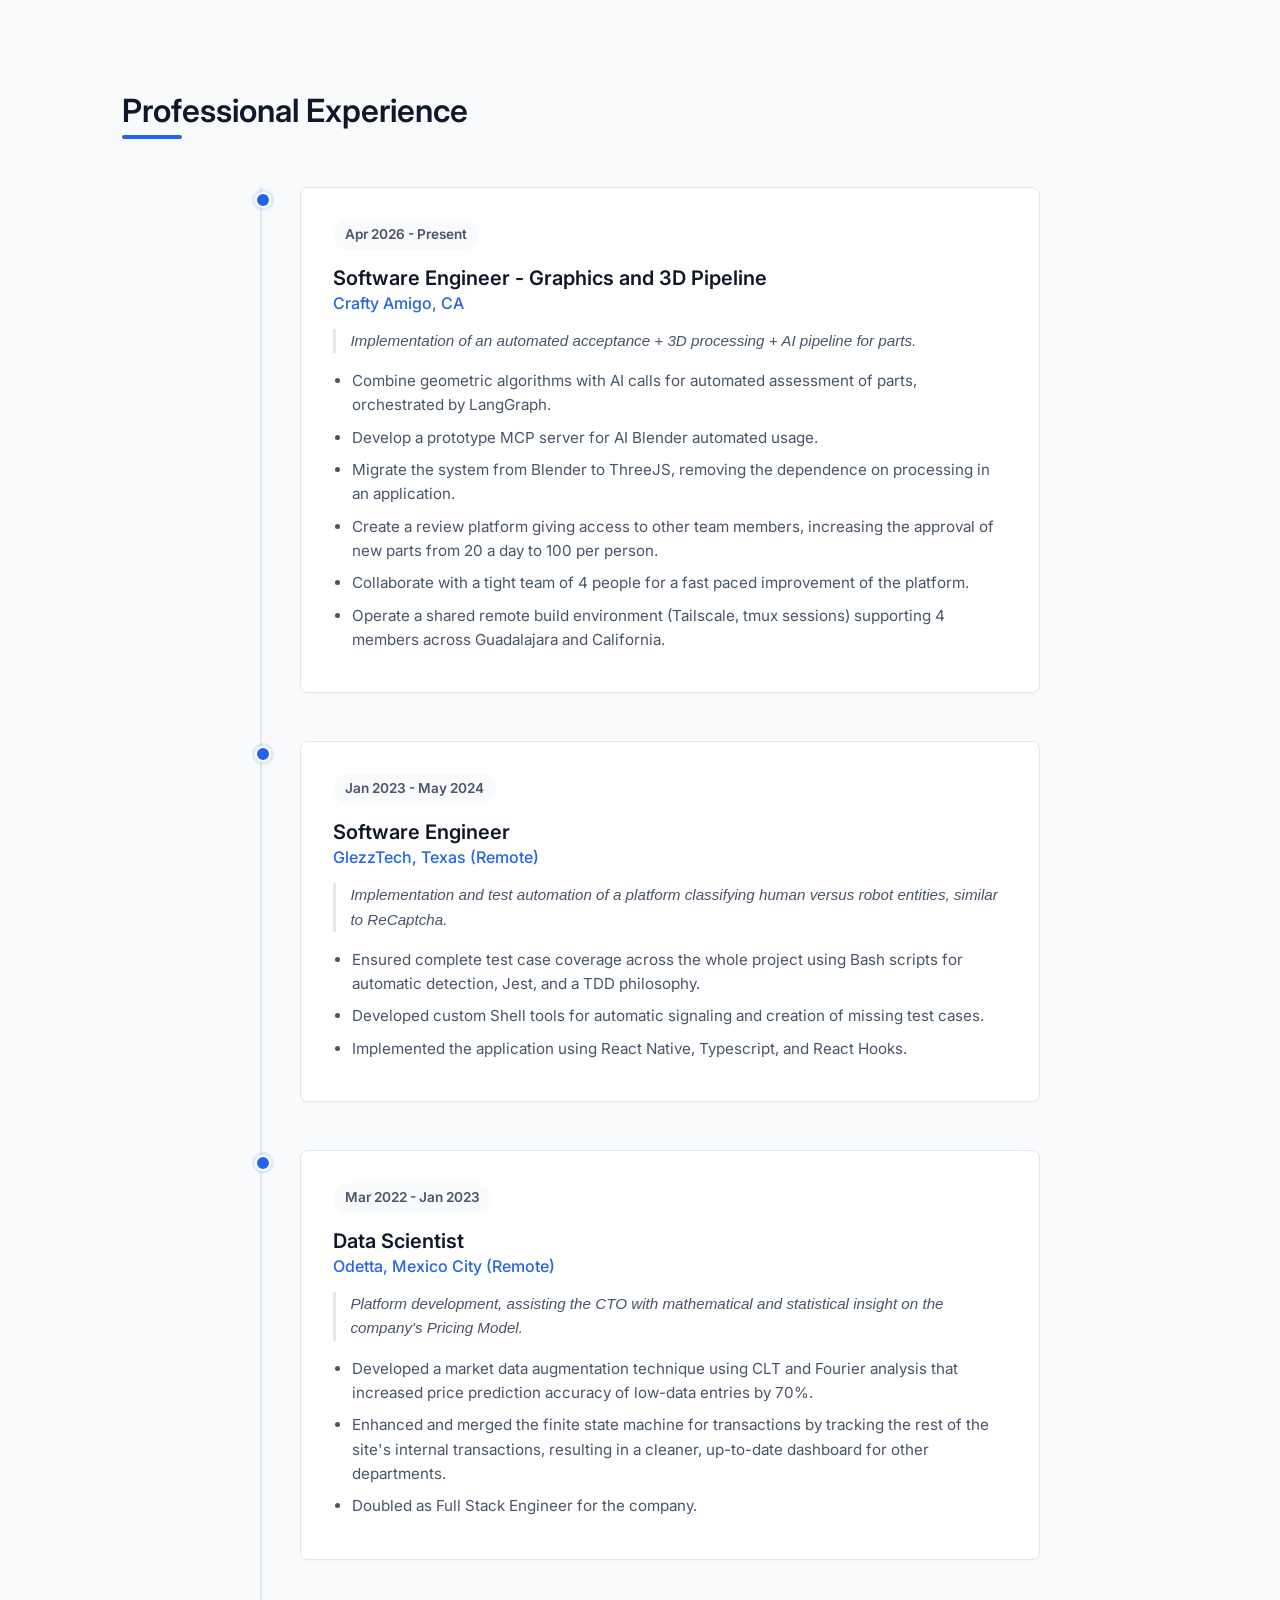
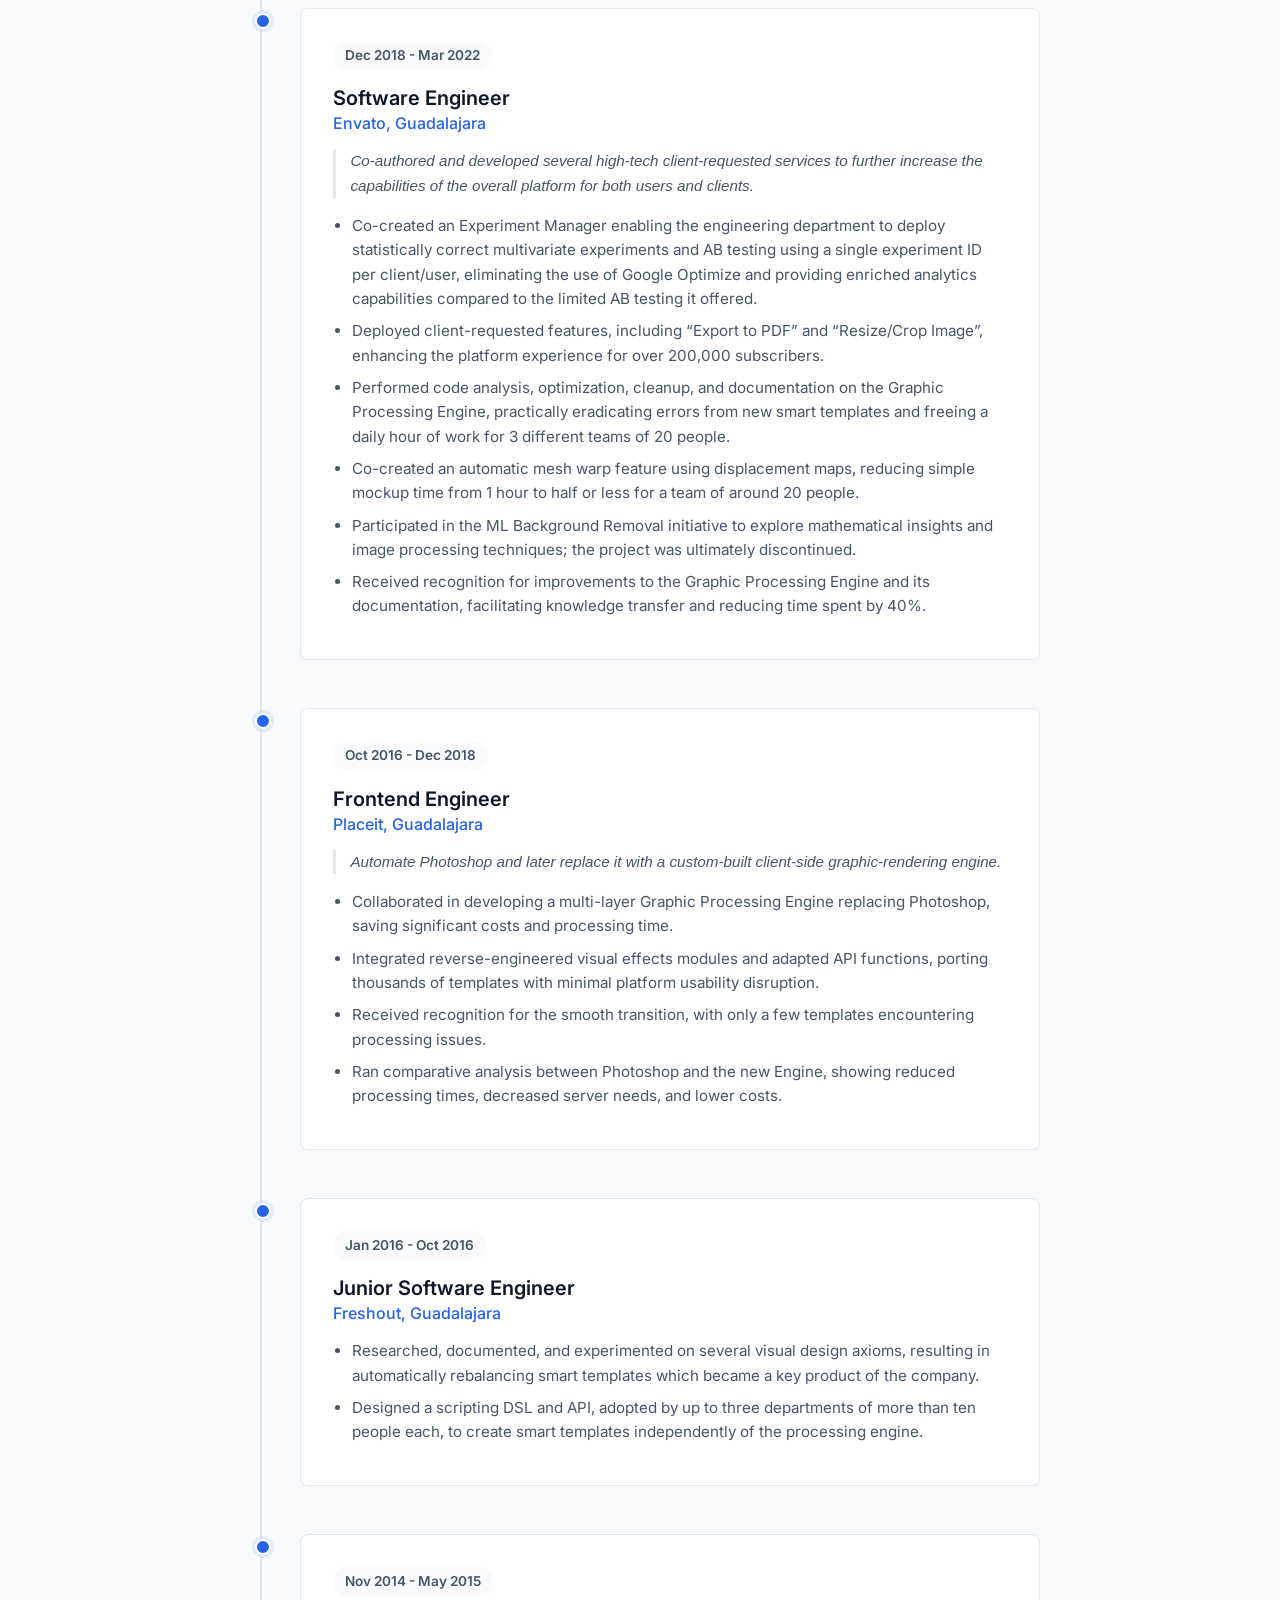
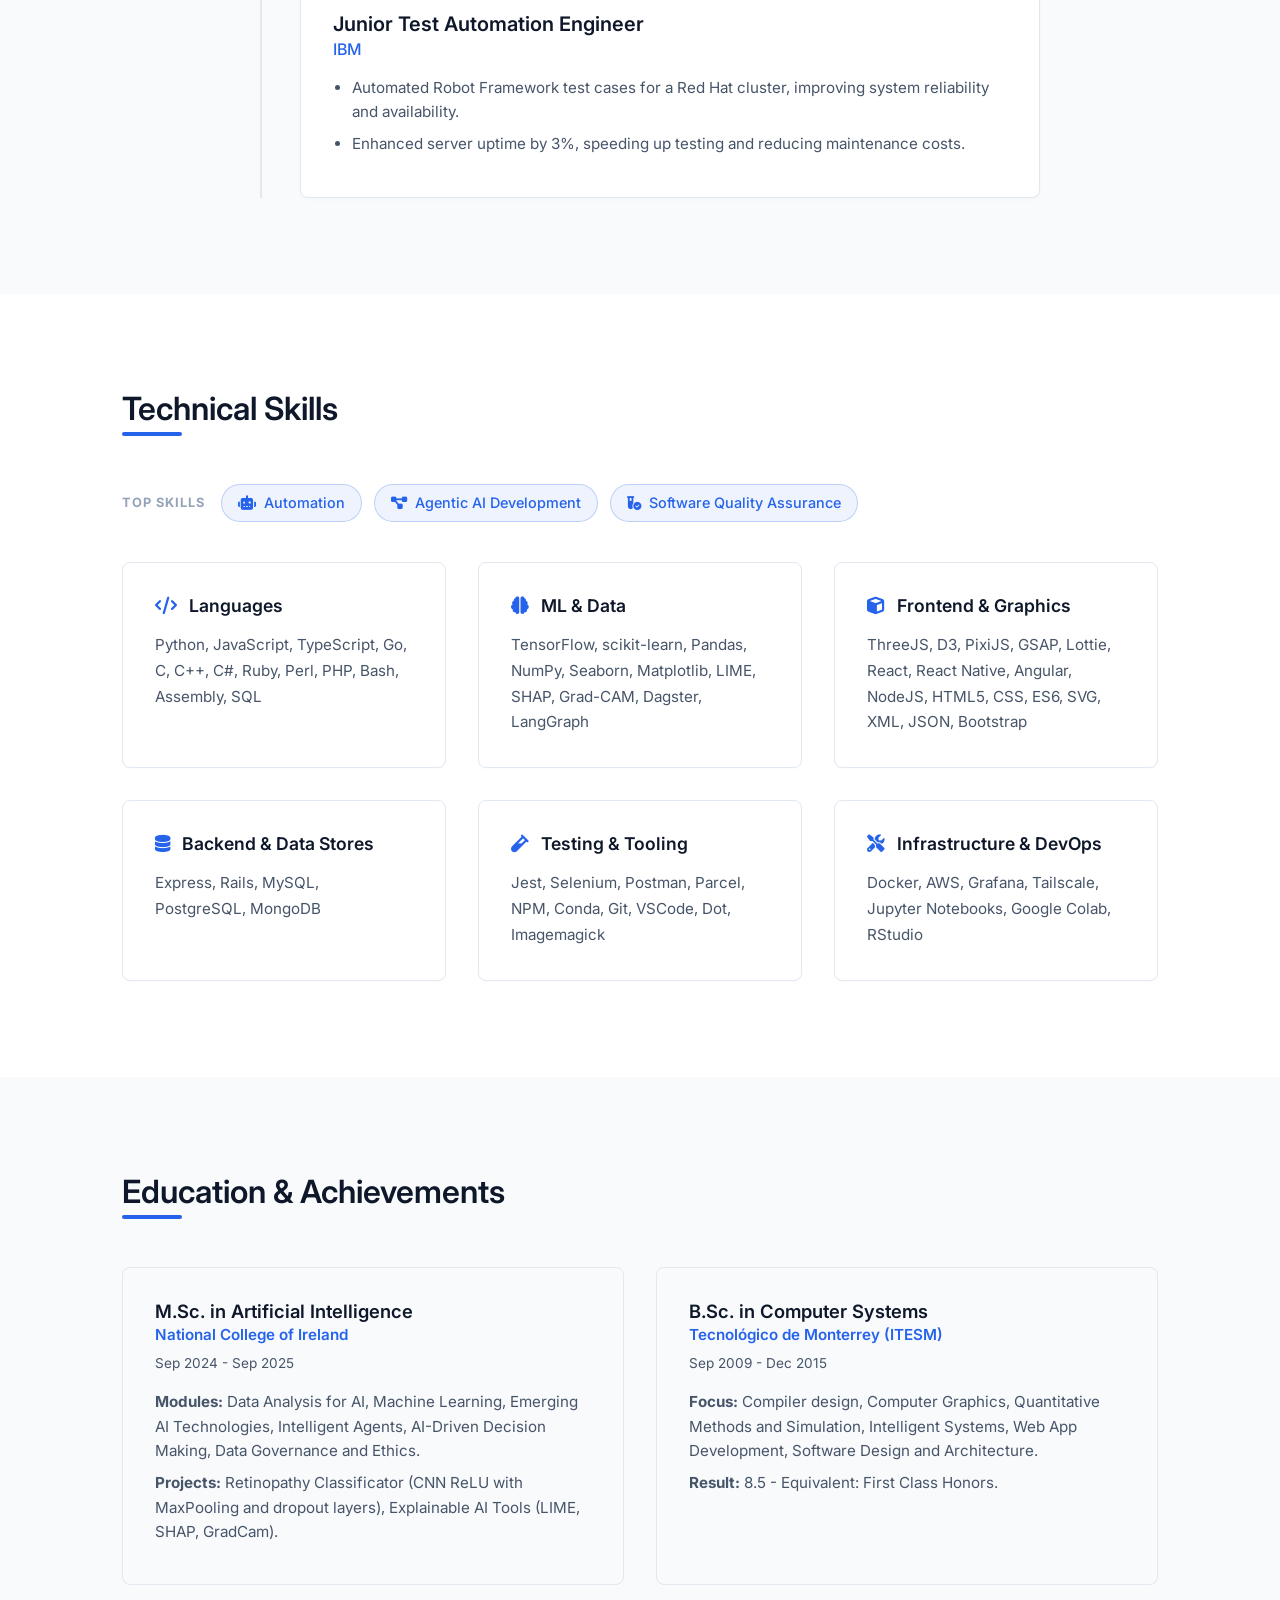
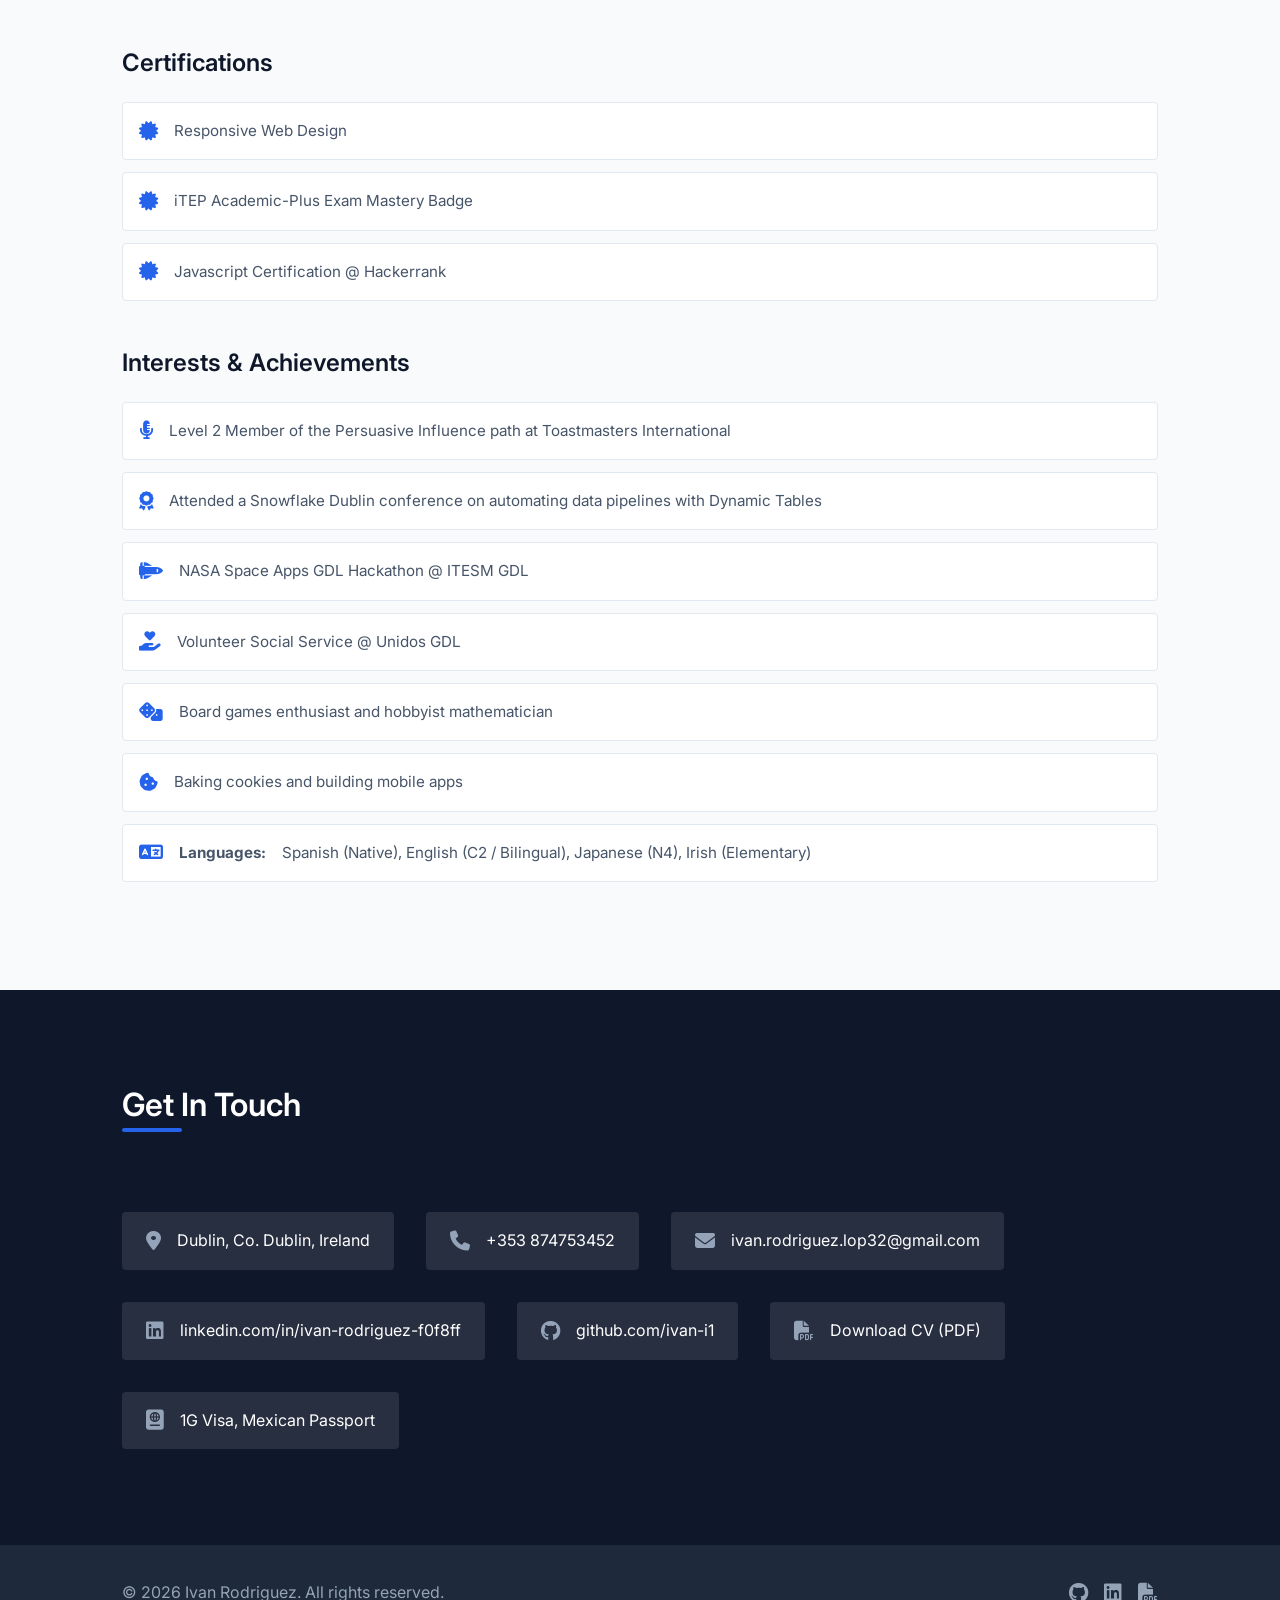
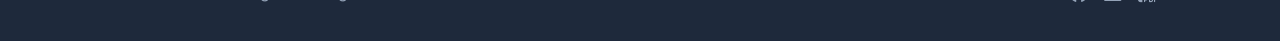
==== commit 1ab7fac2: "Update CV site from the September 2026 PDF Co-Authored-By: Claude Opus 5 <noreply@anthropic.com> Cla" ====
--- a/index.html
+++ b/index.html
@@ -6,7 +6,7 @@
     <meta name="viewport" content="width=device-width, initial-scale=1.0">
     <title>Ivan Rodriguez - AI Software Graphics Engineer</title>
     <meta name="description"
-        content="Ivan Rodriguez - AI Software Graphics Engineer. Full-stack engineering, machine learning, 3D and 2D graphics, and mathematical modeling.">
+        content="Ivan Rodriguez - AI Software Graphics Engineer. Full-stack engineering, machine learning, tuning, 3D and 2D graphics, and mathematical modeling.">
     <!-- Google Fonts -->
     <link rel="preconnect" href="https://fonts.googleapis.com">
     <link rel="preconnect" href="https://fonts.gstatic.com" crossorigin>
@@ -53,7 +53,7 @@
                 <div class="contact-links">
                     <a href="mailto:ivan.rodriguez.lop32@gmail.com" class="btn primary-btn"><i
                             class="fa-solid fa-envelope"></i> Contact Me</a>
-                    <a href="assets/Ivan-Rodriguez-Software-and-Graphics-Engineer.pdf" target="_blank"
+                    <a href="assets/Ivan-Rodriguez-AI-and-Graphics-Engineer.pdf" target="_blank"
                         class="btn secondary-btn"><i class="fa-solid fa-file-pdf"></i> Download CV</a>
                     <a href="https://www.linkedin.com/in/ivan-rodriguez-f0f8ff/" target="_blank" rel="noopener"
                         class="btn secondary-btn"><i class="fa-brands fa-linkedin"></i> LinkedIn</a>
@@ -146,7 +146,7 @@
                     <div class="timeline-item">
                         <div class="timeline-dot"></div>
                         <div class="timeline-content">
-                            <span class="timeline-date">Feb 2023 - May 2024</span>
+                            <span class="timeline-date">Jan 2023 - May 2024</span>
                             <h3 class="job-title">Software Engineer</h3>
                             <h4 class="company-name">GlezzTech, Texas (Remote)</h4>
                             <p class="role-summary">Implementation and test automation of a platform classifying human
@@ -164,7 +164,7 @@
                     <div class="timeline-item">
                         <div class="timeline-dot"></div>
                         <div class="timeline-content">
-                            <span class="timeline-date">Feb 2022 - Jan 2023</span>
+                            <span class="timeline-date">Mar 2022 - Jan 2023</span>
                             <h3 class="job-title">Data Scientist</h3>
                             <h4 class="company-name">Odetta, Mexico City (Remote)</h4>
                             <p class="role-summary">Platform development, assisting the CTO with mathematical and
@@ -179,43 +179,32 @@
                             </ul>
                         </div>
                     </div>
-                    <!-- Envato - Software Engineer -->
-                    <div class="timeline-item">
-                        <div class="timeline-dot"></div>
-                        <div class="timeline-content">
-                            <span class="timeline-date">Nov 2020 - Jan 2022</span>
+                    <!-- Envato -->
+                    <div class="timeline-item">
+                        <div class="timeline-dot"></div>
+                        <div class="timeline-content">
+                            <span class="timeline-date">Dec 2018 - Mar 2022</span>
                             <h3 class="job-title">Software Engineer</h3>
                             <h4 class="company-name">Envato, Guadalajara</h4>
                             <p class="role-summary">Co-authored and developed several high-tech client-requested
-                                services to further increase the capabilities of the overall platform.</p>
+                                services to further increase the capabilities of the overall platform for both users and
+                                clients.</p>
                             <ul>
                                 <li>Co-created an Experiment Manager enabling the engineering department to deploy
                                     statistically correct multivariate experiments and AB testing using a single
-                                    experiment ID per user, eliminating the use of Google Optimize and providing
-                                    enriched analytics capabilities.</li>
-                                <li>Participated in the ML Background Removal initiative to explore mathematical
-                                    insights and image processing techniques; the project was ultimately discontinued.
-                                </li>
-                                <li>Added user-requested functionality for the site, heightening the overall platform
-                                    experience for hundreds of thousands of subscribers.</li>
-                            </ul>
-                        </div>
-                    </div>
-                    <!-- Envato - Frontend Engineer -->
-                    <div class="timeline-item">
-                        <div class="timeline-dot"></div>
-                        <div class="timeline-content">
-                            <span class="timeline-date">Dec 2017 - Nov 2020</span>
-                            <h3 class="job-title">Frontend Engineer</h3>
-                            <h4 class="company-name">Envato, Guadalajara</h4>
-                            <ul>
+                                    experiment ID per client/user, eliminating the use of Google Optimize and providing
+                                    enriched analytics capabilities compared to the limited AB testing it offered.</li>
+                                <li>Deployed client-requested features, including &ldquo;Export to PDF&rdquo; and
+                                    &ldquo;Resize/Crop Image&rdquo;, enhancing the platform experience for over 200,000
+                                    subscribers.</li>
                                 <li>Performed code analysis, optimization, cleanup, and documentation on the Graphic
                                     Processing Engine, practically eradicating errors from new smart templates and
                                     freeing a daily hour of work for 3 different teams of 20 people.</li>
                                 <li>Co-created an automatic mesh warp feature using displacement maps, reducing simple
                                     mockup time from 1 hour to half or less for a team of around 20 people.</li>
-                                <li>Developed an image crop feature for the platform, further increasing functionality
-                                    and usability.</li>
+                                <li>Participated in the ML Background Removal initiative to explore mathematical
+                                    insights and image processing techniques; the project was ultimately discontinued.
+                                </li>
                                 <li>Received recognition for improvements to the Graphic Processing Engine and its
                                     documentation, facilitating knowledge transfer and reducing time spent by 40%.</li>
                             </ul>
@@ -225,7 +214,7 @@
                     <div class="timeline-item">
                         <div class="timeline-dot"></div>
                         <div class="timeline-content">
-                            <span class="timeline-date">Oct 2016 - Dec 2017</span>
+                            <span class="timeline-date">Oct 2016 - Dec 2018</span>
                             <h3 class="job-title">Frontend Engineer</h3>
                             <h4 class="company-name">Placeit, Guadalajara</h4>
                             <p class="role-summary">Automate Photoshop and later replace it with a custom-built
@@ -291,23 +280,29 @@
                 <div class="skills-grid">
                     <div class="skill-card">
                         <h3><i class="fa-solid fa-code"></i> Languages</h3>
-                        <p>React Native, Python, Javascript, NodeJS, ReactJS, Typescript, HTML5, CSS, ES6, Go, Bash,
-                            Ruby, MySQL, PostgreSQL, Selenium, Perl, C, C++, C#, Unity, MongoDB, Angular, PHP, Assembly
-                        </p>
+                        <p>Python, JavaScript, TypeScript, Go, C, C++, C#, Ruby, Perl, PHP, Bash, Assembly, SQL</p>
                     </div>
                     <div class="skill-card">
                         <h3><i class="fa-solid fa-brain"></i> ML &amp; Data</h3>
-                        <p>Pandas, Numpy, Seaborn, SciKit, Matplot, Tensorflow, Lime, Shap, Grad-Cam, XML, SVG, JSON,
-                            Express, Rails, Postman, Parcel, Dagster, LangGraph</p>
-                    </div>
-                    <div class="skill-card">
-                        <h3><i class="fa-solid fa-cube"></i> Graphics &amp; Frontend</h3>
-                        <p>ThreeJS, D3, Lottie, GSAP, Bootstrap, PixiJS, Jest</p>
-                    </div>
-                    <div class="skill-card">
-                        <h3><i class="fa-solid fa-screwdriver-wrench"></i> Infrastructure</h3>
-                        <p>Git, RStudio, VSCode, Docker, Dot, Conda, NPM, Imagemagick, Grafana, AWS, Jupyter Notebooks,
-                            Google Colab, Tailscale</p>
+                        <p>TensorFlow, scikit-learn, Pandas, NumPy, Seaborn, Matplotlib, LIME, SHAP, Grad-CAM, Dagster,
+                            LangGraph</p>
+                    </div>
+                    <div class="skill-card">
+                        <h3><i class="fa-solid fa-cube"></i> Frontend &amp; Graphics</h3>
+                        <p>ThreeJS, D3, PixiJS, GSAP, Lottie, React, React Native, Angular, NodeJS, HTML5, CSS, ES6,
+                            SVG, XML, JSON, Bootstrap</p>
+                    </div>
+                    <div class="skill-card">
+                        <h3><i class="fa-solid fa-database"></i> Backend &amp; Data Stores</h3>
+                        <p>Express, Rails, MySQL, PostgreSQL, MongoDB</p>
+                    </div>
+                    <div class="skill-card">
+                        <h3><i class="fa-solid fa-vial"></i> Testing &amp; Tooling</h3>
+                        <p>Jest, Selenium, Postman, Parcel, NPM, Conda, Git, VSCode, Dot, Imagemagick</p>
+                    </div>
+                    <div class="skill-card">
+                        <h3><i class="fa-solid fa-screwdriver-wrench"></i> Infrastructure &amp; DevOps</h3>
+                        <p>Docker, AWS, Grafana, Tailscale, Jupyter Notebooks, Google Colab, RStudio</p>
                     </div>
                 </div>
             </div>
@@ -320,14 +315,14 @@
                     <div class="edu-card">
                         <h3>M.Sc. in Artificial Intelligence</h3>
                         <h4>National College of Ireland</h4>
-                        <span class="edu-date">Sep 2024 - Oct 2025</span>
+                        <span class="edu-date">Sep 2024 - Sep 2025</span>
                         <p><strong>Modules:</strong> Data Analysis for AI, Machine Learning, Emerging AI Technologies,
                             Intelligent Agents, AI-Driven Decision Making, Data Governance and Ethics.</p>
                         <p><strong>Projects:</strong> Retinopathy Classificator (CNN ReLU with MaxPooling and dropout
                             layers), Explainable AI Tools (LIME, SHAP, GradCam).</p>
                     </div>
                     <div class="edu-card">
-                        <h3>B.Sc. in Computer Science and Technology</h3>
+                        <h3>B.Sc. in Computer Systems</h3>
                         <h4>Tecnol&oacute;gico de Monterrey (ITESM)</h4>
                         <span class="edu-date">Sep 2009 - Dec 2015</span>
                         <p><strong>Focus:</strong> Compiler design, Computer Graphics, Quantitative Methods and
@@ -340,19 +335,19 @@
                 <ul class="achievements-list">
                     <li><i class="fa-solid fa-certificate"></i> Responsive Web Design</li>
                     <li><i class="fa-solid fa-certificate"></i> iTEP Academic-Plus Exam Mastery Badge</li>
-                    <li><i class="fa-solid fa-certificate"></i> Javascript (Basic)</li>
+                    <li><i class="fa-solid fa-certificate"></i> Javascript Certification @ Hackerrank</li>
                 </ul>
 
                 <h3 class="subsection-title">Interests &amp; Achievements</h3>
                 <ul class="achievements-list">
-                    <li><i class="fa-solid fa-microphone-lines"></i> Member of Toastmasters International, on the
-                        Persuasive Influence path</li>
+                    <li><i class="fa-solid fa-microphone-lines"></i> Level 2 Member of the Persuasive Influence path
+                        at Toastmasters International</li>
                     <li><i class="fa-solid fa-award"></i> Attended a Snowflake Dublin conference on automating data
                         pipelines with Dynamic Tables</li>
                     <li><i class="fa-solid fa-space-shuttle"></i> NASA Space Apps GDL Hackathon @ ITESM GDL</li>
                     <li><i class="fa-solid fa-hand-holding-heart"></i> Volunteer Social Service @ Unidos GDL</li>
                     <li><i class="fa-solid fa-dice"></i> Board games enthusiast and hobbyist mathematician</li>
-                    <li><i class="fa-solid fa-cookie-bite"></i> Baking cookies</li>
+                    <li><i class="fa-solid fa-cookie-bite"></i> Baking cookies and building mobile apps</li>
                     <li><i class="fa-solid fa-language"></i> <strong>Languages:</strong> Spanish (Native), English (C2 /
                         Bilingual), Japanese (N4), Irish (Elementary)</li>
                 </ul>
@@ -386,7 +381,7 @@
                     </div>
                     <div class="contact-item">
                         <i class="fa-solid fa-file-pdf"></i>
-                        <a href="assets/Ivan-Rodriguez-Software-and-Graphics-Engineer.pdf" target="_blank">Download CV
+                        <a href="assets/Ivan-Rodriguez-AI-and-Graphics-Engineer.pdf" target="_blank">Download CV
                             (PDF)</a>
                     </div>
                     <div class="contact-item">
@@ -406,7 +401,7 @@
                         class="fa-brands fa-github"></i></a>
                 <a href="https://www.linkedin.com/in/ivan-rodriguez-f0f8ff/" target="_blank" rel="noopener"
                     aria-label="LinkedIn"><i class="fa-brands fa-linkedin"></i></a>
-                <a href="assets/Ivan-Rodriguez-Software-and-Graphics-Engineer.pdf" target="_blank"
+                <a href="assets/Ivan-Rodriguez-AI-and-Graphics-Engineer.pdf" target="_blank"
                     aria-label="Download CV"><i class="fa-solid fa-file-pdf"></i></a>
             </div>
         </div>
